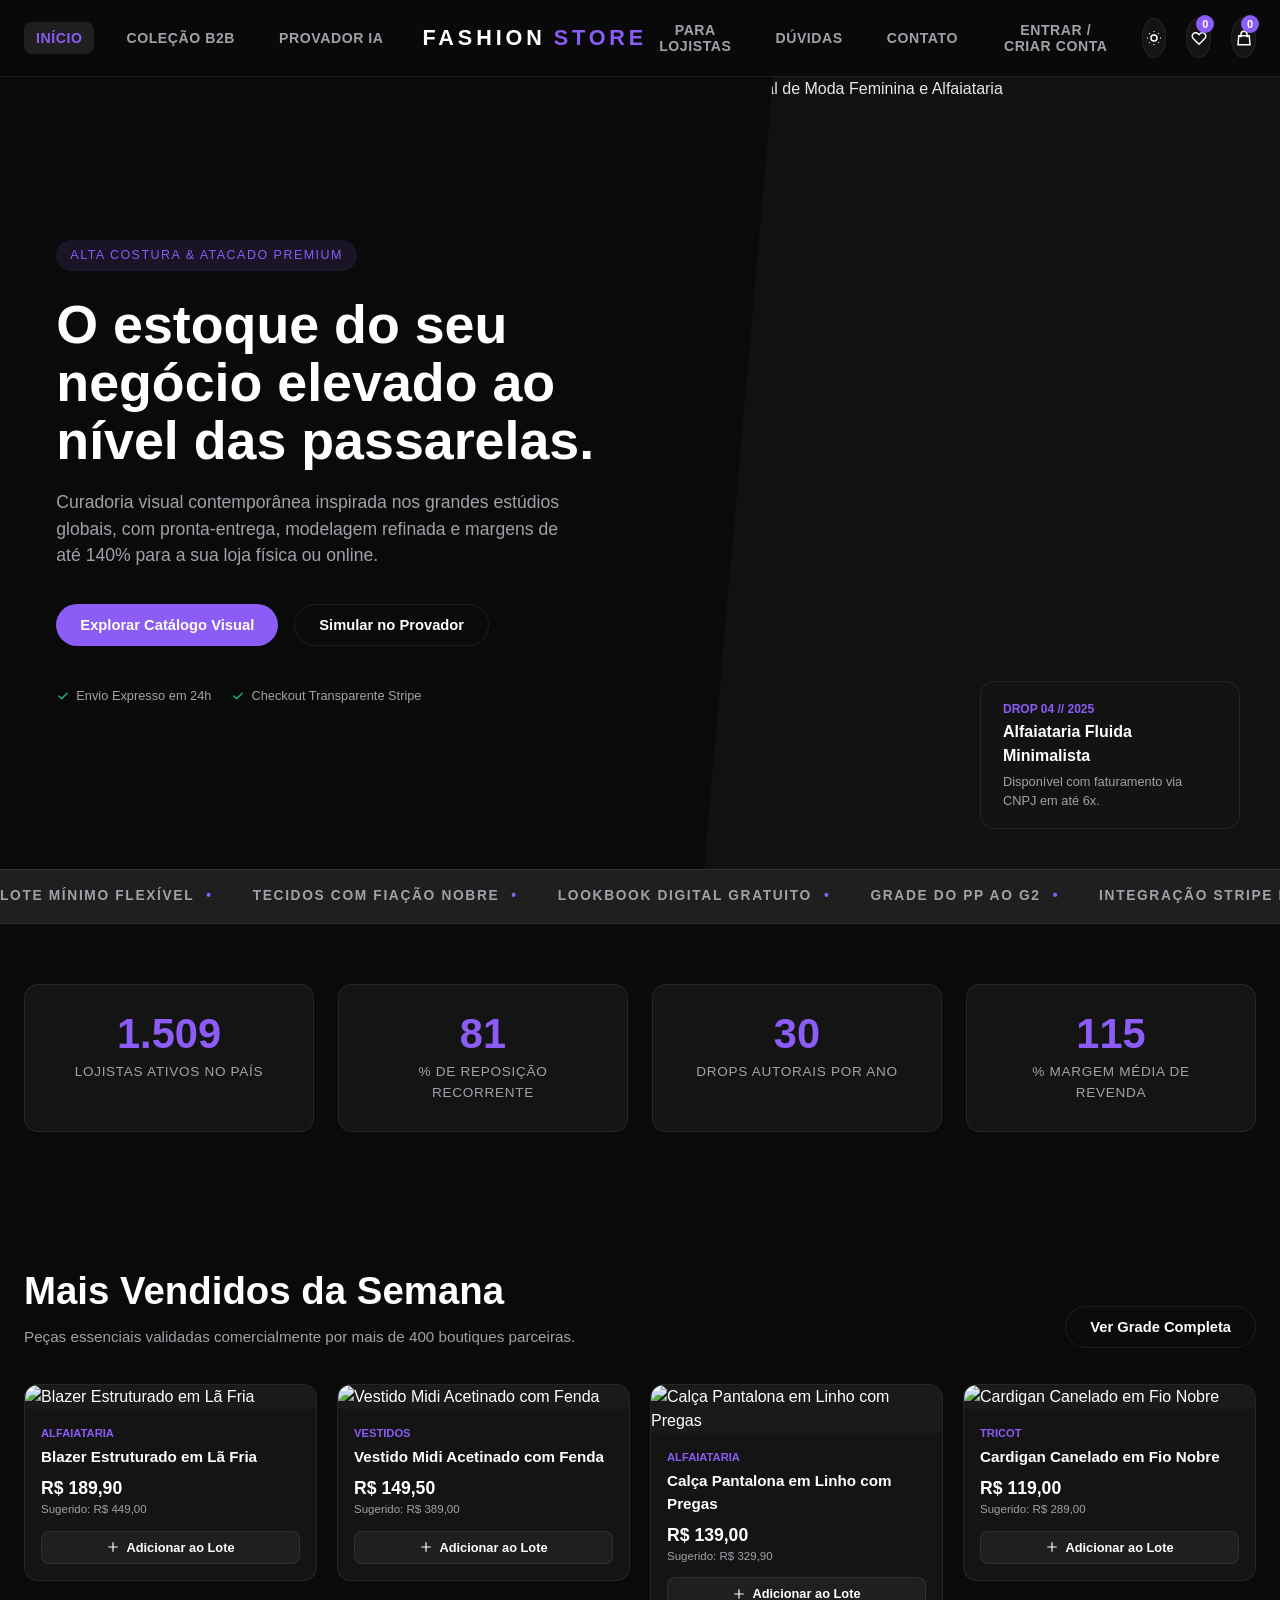
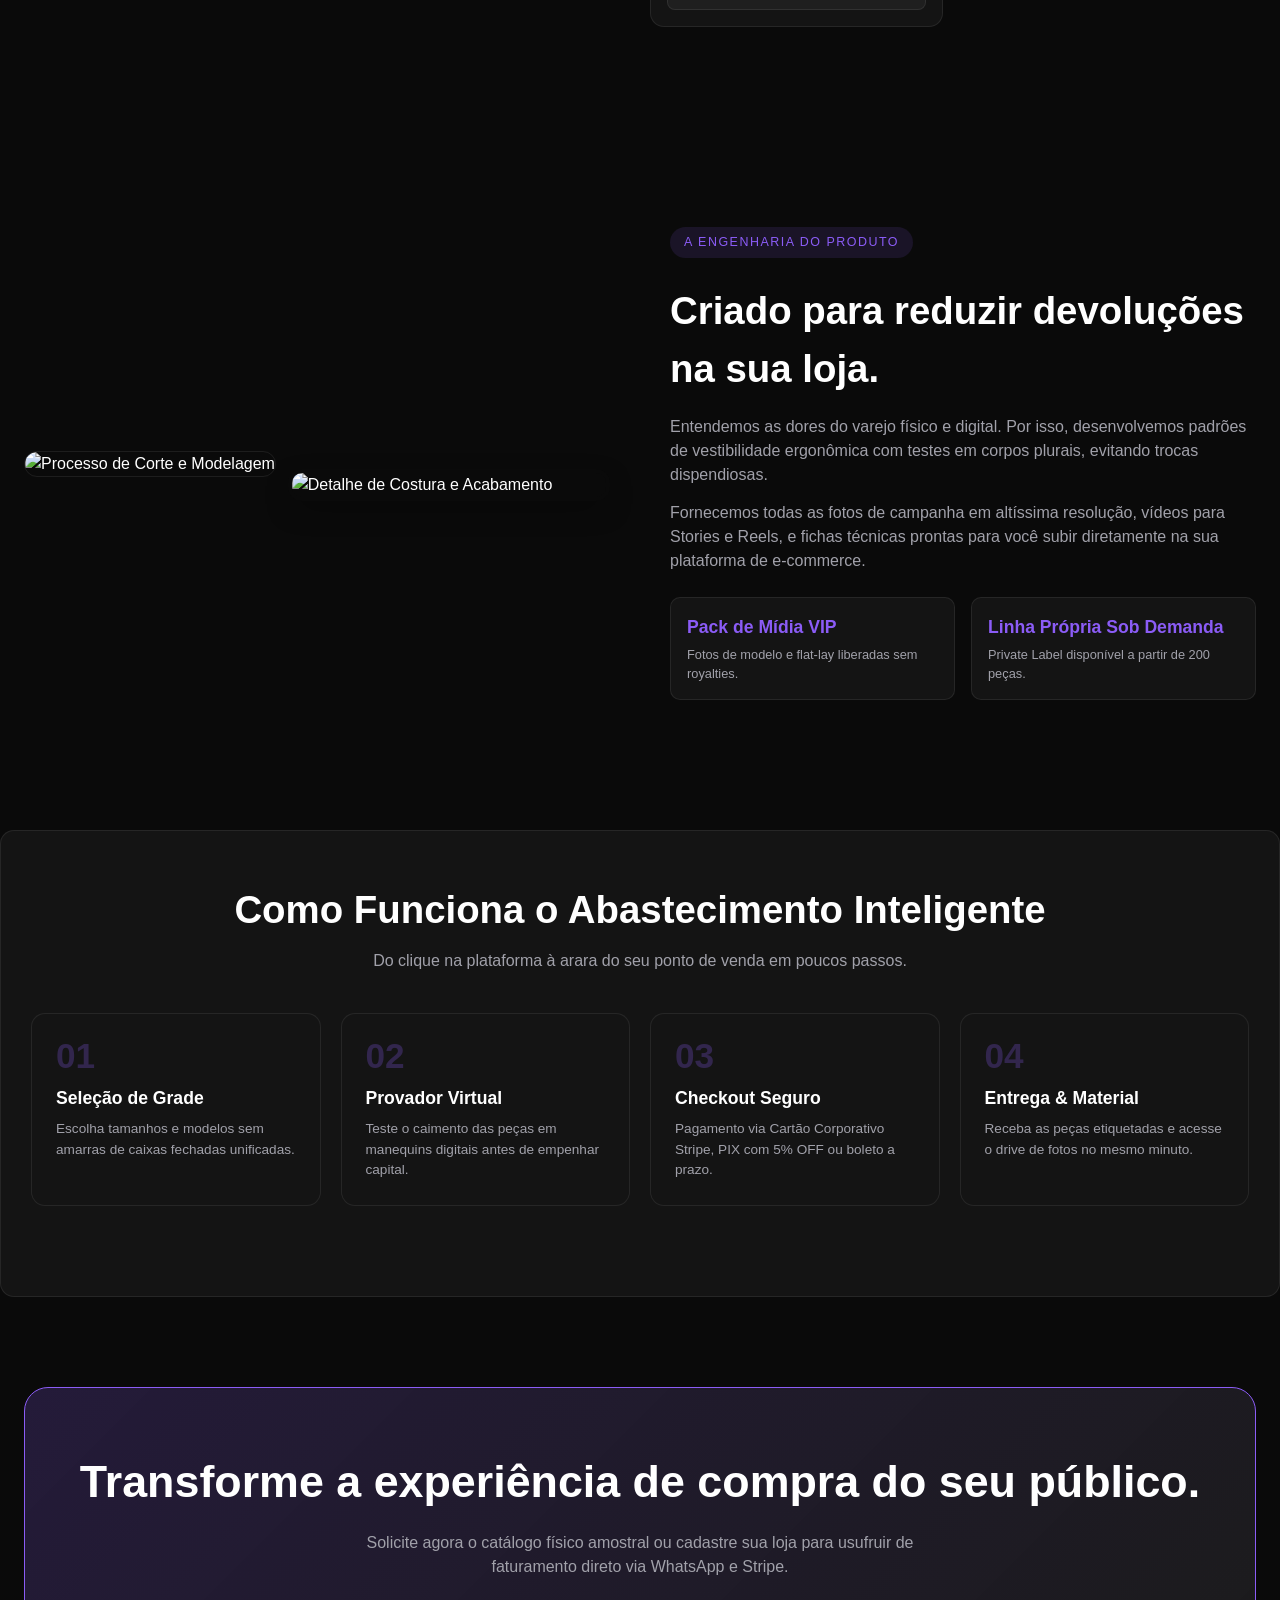
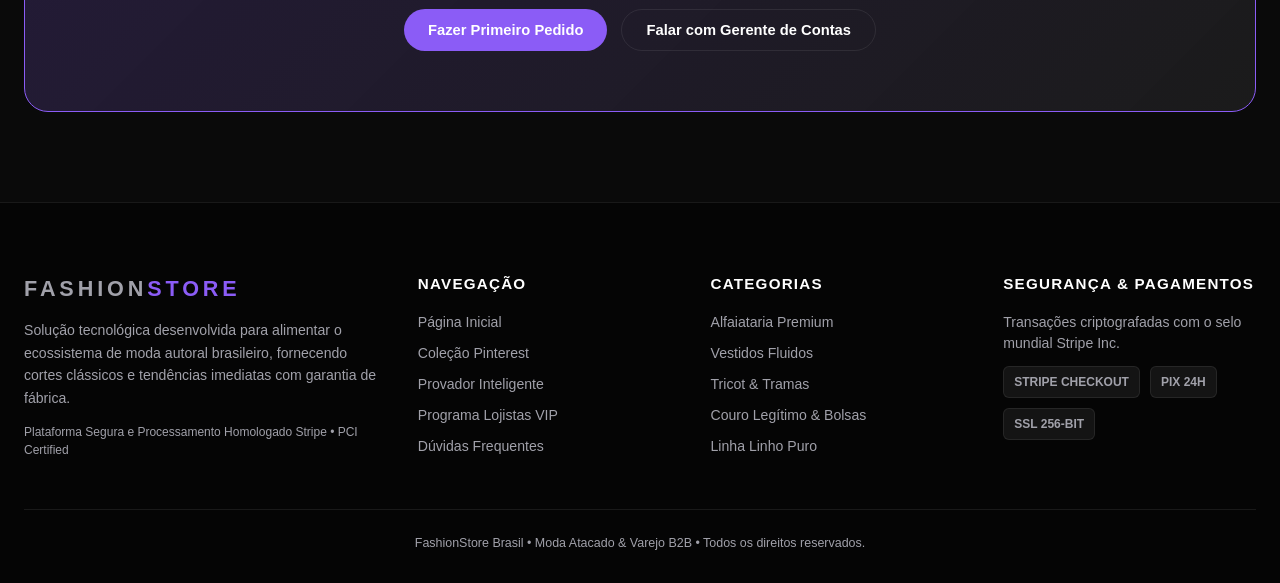
==== 1LojaDeRoupa/index.html @ 1d3b75b2 "Add files via upload" ====
<!DOCTYPE html>
<html lang="pt">
<head><meta http-equiv="Content-Security-Policy" content="default-src 'none'; script-src 'unsafe-inline'; img-src https: data:; style-src 'unsafe-inline'; font-src data:; media-src https:; connect-src 'none'; frame-src 'none'; form-action 'none'; base-uri 'none'">
  <meta charset="UTF-8">
  <meta name="viewport" content="width=device-width, initial-scale=1.0">
  <title>FashionStore | Atacado & Varejo B2B de Moda Autoral</title>
  <meta name="description" content="Plataforma de abastecimento de coleções para lojistas de moda. Catálogo visual estilo Pinterest, provador virtual inteligente e faturamento integrado.">
  <style>
    :root {
      --primary: #8B5CF6;
      --primary-hover: #7C3AED;
      --bg: #0A0A0A;
      --surface: #141414;
      --surface-subtle: #1F1F1F;
      --border: rgba(255, 255, 255, 0.08);
      --text: #FFFFFF;
      --text-muted: #A1A1AA;
      --radius: 14px;
      --font: 'Lato', -apple-system, BlinkMacSystemFont, "Segoe UI", Roboto, sans-serif;
      --shadow: 0 10px 30px -10px rgba(0,0,0,0.6);
      --transition: all 0.28s cubic-bezier(0.16, 1, 0.3, 1);
    }
    [data-theme="light"] {
      --primary: #7C3AED;
      --primary-hover: #6D28D9;
      --bg: #F5F5F7;
      --surface: #FFFFFF;
      --surface-subtle: #E5E5EA;
      --border: rgba(0, 0, 0, 0.08);
      --text: #111827;
      --text-muted: #6B7280;
      --shadow: 0 10px 30px -10px rgba(0,0,0,0.1);
    }
    * { box-sizing: border-box; margin: 0; padding: 0; -webkit-tap-highlight-color: transparent; }
    body {
      background-color: var(--bg);
      color: var(--text);
      font-family: var(--font);
      line-height: 1.5;
      overflow-x: hidden;
      transition: background-color 0.3s ease, color 0.3s ease;
    }
    #scroll-progress {
      position: fixed; top: 0; left: 0; height: 3px; background: var(--primary);
      width: 0%; z-index: 1000; transition: width 0.1s linear;
    }
    header {
      position: sticky; top: 0; z-index: 900; background: rgba(10, 10, 10, 0.85);
      backdrop-filter: blur(20px); border-bottom: 1px solid var(--border); transition: var(--transition);
    }
    [data-theme="light"] header { background: rgba(245, 245, 247, 0.85); }
    .header-inner {
      max-width: 1380px; margin: 0 auto; display: grid;
      grid-template-columns: 1fr auto 1fr; align-items: center; padding: 14px 24px;
    }
    .nav-left, .nav-right { display: flex; align-items: center; gap: 20px; }
    .nav-right { justify-content: flex-end; }
    .logo {
      font-size: 1.35rem; font-weight: 800; letter-spacing: 0.18em; text-transform: uppercase;
      text-decoration: none; color: var(--text); display: flex; align-items: center; gap: 8px;
    }
    .logo span { color: var(--primary); }
    .nav-link {
      background: none; border: none; color: var(--text-muted); font-size: 0.88rem;
      font-weight: 600; letter-spacing: 0.04em; text-transform: uppercase; cursor: pointer;
      padding: 8px 12px; border-radius: 8px; transition: var(--transition);
    }
    .nav-link:hover, .nav-link.active { color: var(--text); background: var(--surface-subtle); }
    .nav-link.active { color: var(--primary); font-weight: 700; }
    .icon-btn {
      background: var(--surface); border: 1px solid var(--border); color: var(--text);
      width: 40px; height: 40px; border-radius: 50%; display: inline-flex; align-items: center;
      justify-content: center; cursor: pointer; position: relative; transition: var(--transition);
    }
    .icon-btn:hover { border-color: var(--primary); transform: translateY(-2px); }
    .badge-count {
      position: absolute; top: -4px; right: -4px; background: var(--primary); color: #fff;
      font-size: 0.68rem; font-weight: 700; width: 18px; height: 18px; border-radius: 50%;
      display: flex; align-items: center; justify-content: center;
    }
    .mobile-menu-btn { display: none; background: none; border: none; color: var(--text); font-size: 1.4rem; cursor: pointer; }
    .mobile-drawer {
      display: none; position: fixed; inset: 65px 0 0 0; background: var(--bg);
      padding: 24px; flex-direction: column; gap: 14px; z-index: 890; overflow-y: auto;
    }
    .mobile-drawer.open { display: flex; }
    .btn {
      display: inline-flex; align-items: center; justify-content: center; gap: 8px;
      padding: 12px 24px; border-radius: 30px; font-weight: 700; font-size: 0.92rem;
      text-decoration: none; border: none; cursor: pointer; transition: var(--transition);
    }
    .btn-primary { background: var(--primary); color: #FFFFFF; }
    .btn-primary:hover { background: var(--primary-hover); transform: translateY(-2px); box-shadow: 0 8px 20px rgba(139, 92, 246, 0.35); }
    .btn-outline { background: transparent; color: var(--text); border: 1px solid var(--border); }
    .btn-outline:hover { background: var(--surface); border-color: var(--text); }
    .btn-sm { padding: 8px 14px; font-size: 0.8rem; border-radius: 20px; }
    main { min-height: 80vh; }
    .page-section { display: none; }
    .page-section.active { display: block; animation: fadeIn 0.35s ease; }
    @keyframes fadeIn { from { opacity: 0; transform: translateY(6px); } to { opacity: 1; transform: translateY(0); } }
    .hero-split {
      min-height: 88vh; display: grid; grid-template-columns: 1.1fr 0.9fr; align-items: stretch;
      position: relative; overflow: hidden; background: var(--bg);
    }
    .hero-content {
      padding: 80px 60px 80px 8%; display: flex; flex-direction: column; justify-content: center;
      z-index: 2; position: relative;
    }
    .hero-tag {
      display: inline-flex; align-items: center; gap: 8px; font-size: 0.78rem; text-transform: uppercase;
      letter-spacing: 0.12em; color: var(--primary); background: rgba(139, 92, 246, 0.12);
      padding: 6px 14px; border-radius: 20px; width: fit-content; margin-bottom: 24px;
    }
    .hero-title { font-size: clamp(2.4rem, 4.2vw, 4.2rem); font-weight: 900; line-height: 1.08; margin-bottom: 20px; }
    .hero-desc { color: var(--text-muted); font-size: 1.1rem; max-width: 520px; margin-bottom: 36px; }
    .hero-cta { display: flex; gap: 16px; flex-wrap: wrap; margin-bottom: 40px; }
    .hero-visual {
      position: relative; overflow: hidden; clip-path: polygon(12% 0, 100% 0, 100% 100%, 0 100%);
      background: #111;
    }
    .hero-img {
      width: 100%; height: 100%; object-fit: cover; filter: brightness(0.9);
      transition: transform 6s cubic-bezier(0.1, 1, 0.1, 1);
    }
    .hero-visual:hover .hero-img { transform: scale(1.05); }
    .hero-badge-float {
      position: absolute; bottom: 40px; right: 40px; background: rgba(20, 20, 20, 0.75);
      backdrop-filter: blur(14px); border: 1px solid var(--border); padding: 18px 22px;
      border-radius: var(--radius); z-index: 3; max-width: 260px;
    }
    .marquee {
      background: var(--surface-subtle); border-top: 1px solid var(--border); border-bottom: 1px solid var(--border);
      padding: 16px 0; overflow: hidden; white-space: nowrap; display: flex;
    }
    .marquee-track {
      display: flex; gap: 40px; animation: marquee 30s linear infinite; will-change: transform;
    }
    .marquee-item {
      display: inline-flex; align-items: center; gap: 12px; font-size: 0.86rem;
      font-weight: 700; letter-spacing: 0.12em; text-transform: uppercase; color: var(--text-muted);
    }
    .marquee-item span { color: var(--primary); }
    @keyframes marquee { 0% { transform: translateX(0); } 100% { transform: translateX(-50%); } }
    .stats-bar {
      display: grid; grid-template-columns: repeat(4, 1fr); max-width: 1300px;
      margin: 60px auto; padding: 0 24px; gap: 24px;
    }
    .stat-card {
      background: var(--surface); border: 1px solid var(--border); border-radius: var(--radius);
      padding: 28px; text-align: center;
    }
    .stat-number { font-size: 2.6rem; font-weight: 900; color: var(--primary); line-height: 1; margin-bottom: 8px; }
    .stat-label { font-size: 0.85rem; color: var(--text-muted); text-transform: uppercase; letter-spacing: 0.05em; }
    .section-wrap { max-width: 1380px; margin: 0 auto; padding: 70px 24px; }
    .section-head { display: flex; justify-content: space-between; align-items: flex-end; margin-bottom: 36px; flex-wrap: wrap; gap: 16px; }
    .section-title { font-size: clamp(1.8rem, 3vw, 2.6rem); font-weight: 800; }
    .section-sub { color: var(--text-muted); font-size: 0.95rem; margin-top: 6px; }
    .filter-pills { display: flex; gap: 10px; flex-wrap: wrap; margin-bottom: 30px; align-items: center; }
    .pill {
      background: var(--surface); border: 1px solid var(--border); color: var(--text-muted);
      padding: 8px 18px; border-radius: 20px; font-size: 0.82rem; font-weight: 600; cursor: pointer;
      transition: var(--transition);
    }
    .pill.active, .pill:hover { background: var(--primary); color: #fff; border-color: var(--primary); }
    .search-box {
      margin-left: auto; background: var(--surface); border: 1px solid var(--border);
      border-radius: 20px; padding: 6px 14px; display: flex; align-items: center; gap: 8px;
    }
    .search-input { background: none; border: none; color: var(--text); outline: none; font-size: 0.85rem; }
    .pinterest-grid {
      column-count: 4; column-gap: 20px;
    }
    @media (max-width: 1100px) { .pinterest-grid { column-count: 3; } }
    @media (max-width: 768px) { .pinterest-grid { column-count: 2; column-gap: 12px; } }
    @media (max-width: 480px) { .pinterest-grid { column-count: 1; } }
    .pin-card {
      break-inside: avoid; margin-bottom: 20px; background: var(--surface); border: 1px solid var(--border);
      border-radius: var(--radius); overflow: hidden; position: relative; transition: var(--transition);
      cursor: pointer;
    }
    .pin-card:hover { transform: translateY(-4px); box-shadow: var(--shadow); border-color: rgba(139, 92, 246, 0.4); }
    .pin-media { position: relative; overflow: hidden; background: #1a1a1a; }
    .pin-media img {
      width: 100%; display: block; object-fit: cover; transition: transform 0.5s cubic-bezier(0.2, 1, 0.3, 1);
    }
    .pin-card:hover .pin-media img { transform: scale(1.04); }
    .pin-actions-float {
      position: absolute; top: 12px; right: 12px; display: flex; flex-direction: column; gap: 8px;
      opacity: 0; transition: opacity 0.2s ease;
    }
    .pin-card:hover .pin-actions-float, .pin-actions-float.mobile-show { opacity: 1; }
    .pin-body { padding: 16px; }
    .pin-tag { font-size: 0.7rem; text-transform: uppercase; color: var(--primary); font-weight: 700; margin-bottom: 4px; }
    .pin-title { font-size: 0.95rem; font-weight: 700; margin-bottom: 6px; }
    .pin-meta { display: flex; justify-content: space-between; align-items: center; font-size: 0.85rem; }
    .pin-price { font-size: 1.1rem; font-weight: 800; color: var(--text); }
    .pin-wholesale { font-size: 0.72rem; color: var(--text-muted); }
    .btn-card-add {
      width: 100%; margin-top: 12px; background: var(--surface-subtle); border: 1px solid var(--border);
      color: var(--text); padding: 8px; border-radius: 8px; font-weight: 600; font-size: 0.8rem;
      cursor: pointer; display: flex; align-items: center; justify-content: center; gap: 6px;
      transition: var(--transition);
    }
    .btn-card-add:hover { background: var(--primary); color: #fff; border-color: var(--primary); }
    .about-split {
      display: grid; grid-template-columns: 1fr 1fr; gap: 60px; align-items: center; margin: 60px 0;
    }
    .about-visual { position: relative; }
    .about-img-main { width: 85%; border-radius: var(--radius); border: 1px solid var(--border); }
    .about-img-sub {
      width: 55%; border-radius: var(--radius); position: absolute; bottom: -24px; right: 0;
      border: 4px solid var(--bg); box-shadow: var(--shadow);
    }
    .process-steps {
      display: grid; grid-template-columns: repeat(4, 1fr); gap: 20px; margin: 40px 0;
    }
    .step-item {
      background: var(--surface); border: 1px solid var(--border); border-radius: var(--radius);
      padding: 24px; position: relative;
    }
    .step-num {
      font-size: 2.2rem; font-weight: 900; color: rgba(139, 92, 246, 0.25); line-height: 1; margin-bottom: 12px;
    }
    .fitting-room-layout {
      display: grid; grid-template-columns: 1.1fr 0.9fr; gap: 40px; margin-top: 30px;
    }
    .fitting-preview {
      background: var(--surface); border: 1px solid var(--border); border-radius: var(--radius);
      padding: 24px; display: flex; flex-direction: column; align-items: center; position: relative;
    }
    .avatar-stage {
      width: 100%; height: 460px; position: relative; background: #000; border-radius: 12px;
      overflow: hidden; display: flex; align-items: center; justify-content: center;
    }
    .avatar-stage img.model-base { max-height: 94%; object-fit: contain; }
    .avatar-layer {
      position: absolute; inset: 0; display: flex; align-items: center; justify-content: center;
      mix-blend-mode: hard-light; opacity: 0.88; transition: var(--transition);
    }
    .fitting-controls {
      background: var(--surface); border: 1px solid var(--border); border-radius: var(--radius);
      padding: 30px;
    }
    .form-group { margin-bottom: 20px; }
    .form-label { display: block; font-size: 0.84rem; font-weight: 700; margin-bottom: 8px; color: var(--text-muted); }
    .form-input, .form-select {
      width: 100%; background: var(--surface-subtle); border: 1px solid var(--border);
      border-radius: 8px; padding: 12px 14px; color: var(--text); outline: none; font-size: 0.9rem;
    }
    .form-input:focus, .form-select:focus { border-color: var(--primary); }
    .slider-row { display: flex; gap: 16px; align-items: center; }
    .slider-row input[type="range"] { flex: 1; accent-color: var(--primary); }
    .fitting-presets { display: flex; gap: 10px; margin-top: 14px; flex-wrap: wrap; }
    .preset-btn {
      background: var(--surface-subtle); border: 1px solid var(--border); color: var(--text);
      padding: 6px 14px; border-radius: 6px; font-size: 0.8rem; cursor: pointer;
    }
    .preset-btn.active { background: var(--primary); border-color: var(--primary); }
    .drawer-overlay {
      position: fixed; inset: 0; background: rgba(0,0,0,0.65); backdrop-filter: blur(4px);
      z-index: 1100; opacity: 0; pointer-events: none; transition: opacity 0.3s ease;
    }
    .drawer-overlay.open { opacity: 1; pointer-events: auto; }
    .drawer {
      position: fixed; top: 0; right: -480px; width: 100%; max-width: 460px; height: 100%;
      background: var(--bg); border-left: 1px solid var(--border); z-index: 1200;
      transition: transform 0.3s cubic-bezier(0.16, 1, 0.3, 1); display: flex; flex-direction: column;
    }
    .drawer.open { transform: translateX(-480px); }
    @media (max-width: 480px) { .drawer { max-width: 100%; } .drawer.open { transform: translateX(-100%); } }
    .drawer-header {
      padding: 20px 24px; border-bottom: 1px solid var(--border); display: flex;
      justify-content: space-between; align-items: center;
    }
    .drawer-title { font-size: 1.2rem; font-weight: 800; }
    .drawer-body { flex: 1; overflow-y: auto; padding: 20px 24px; display: flex; flex-direction: column; gap: 16px; }
    .drawer-footer { padding: 20px 24px; border-top: 1px solid var(--border); background: var(--surface); }
    .cart-item {
      display: grid; grid-template-columns: 64px 1fr auto; gap: 14px; align-items: center;
      background: var(--surface); padding: 12px; border-radius: 10px; border: 1px solid var(--border);
    }
    .cart-item img { width: 64px; height: 72px; object-fit: cover; border-radius: 6px; }
    .cart-qty-ctrl { display: flex; align-items: center; gap: 8px; margin-top: 6px; }
    .qty-btn {
      width: 26px; height: 26px; border-radius: 4px; border: 1px solid var(--border);
      background: var(--surface-subtle); color: var(--text); cursor: pointer; display: flex;
      align-items: center; justify-content: center; font-weight: bold;
    }
    .modal-overlay {
      position: fixed; inset: 0; background: rgba(0,0,0,0.85); backdrop-filter: blur(8px);
      z-index: 1300; display: none; align-items: center; justify-content: center; padding: 20px;
    }
    .modal-overlay.open { display: flex; }
    .modal-box {
      background: var(--bg); border: 1px solid var(--border); border-radius: var(--radius);
      width: 100%; max-width: 850px; max-height: 90vh; overflow-y: auto; position: relative;
      display: grid; grid-template-columns: 1fr 1fr; gap: 30px; padding: 30px;
    }
    @media (max-width: 768px) { .modal-box { grid-template-columns: 1fr; } }
    .zoom-container { position: relative; overflow: hidden; border-radius: 10px; cursor: crosshair; }
    .zoom-container img { width: 100%; height: 420px; object-fit: cover; transition: transform 0.2s ease; }
    .stripe-badge {
      display: inline-flex; align-items: center; gap: 8px; background: #635BFF1a; color: #635BFF;
      font-size: 0.76rem; font-weight: 700; padding: 6px 12px; border-radius: 6px; margin-top: 10px;
    }
    .toast-box {
      position: fixed; bottom: 30px; right: 30px; z-index: 2000; display: flex; flex-direction: column;
      gap: 10px; pointer-events: none;
    }
    .toast {
      background: var(--surface); color: var(--text); border: 1px solid var(--primary);
      padding: 12px 20px; border-radius: 8px; box-shadow: var(--shadow); font-size: 0.88rem;
      animation: slideToast 0.3s ease; pointer-events: auto;
    }
    @keyframes slideToast { from { transform: translateX(100%); opacity: 0; } to { transform: translateX(0); opacity: 1; } }
    .faq-accordion details {
      background: var(--surface); border: 1px solid var(--border); border-radius: 10px;
      margin-bottom: 12px; padding: 18px 22px; transition: var(--transition);
    }
    .faq-accordion summary {
      font-weight: 700; font-size: 1.05rem; cursor: pointer; list-style: none;
      display: flex; justify-content: space-between; align-items: center;
    }
    .faq-accordion summary::-webkit-details-marker { display: none; }
    .faq-accordion summary::after { content: '+'; font-size: 1.4rem; color: var(--primary); }
    .faq-accordion details[open] summary::after { content: '−'; }
    .faq-accordion p { margin-top: 14px; color: var(--text-muted); font-size: 0.94rem; }
    footer {
      background: #050505; border-top: 1px solid var(--border); padding: 70px 24px 30px;
      color: var(--text-muted); font-size: 0.88rem;
    }
    .footer-grid {
      max-width: 1380px; margin: 0 auto; display: grid; grid-template-columns: 1.4fr 1fr 1fr 1fr;
      gap: 40px; margin-bottom: 50px;
    }
    .footer-col h4 { color: var(--text); font-size: 0.95rem; text-transform: uppercase; letter-spacing: 0.08em; margin-bottom: 16px; }
    .footer-col ul { list-style: none; display: flex; flex-direction: column; gap: 10px; }
    .footer-col a { color: var(--text-muted); text-decoration: none; transition: var(--transition); }
    .footer-col a:hover { color: var(--primary); }
    .loading-spin {
      width: 20px; height: 20px; border: 2px solid rgba(255,255,255,0.2);
      border-top-color: #fff; border-radius: 50%; animation: spin 0.6s linear infinite; display: inline-block;
    }
    @keyframes spin { to { transform: rotate(360deg); } }
    @media (prefers-reduced-motion: reduce) {
      *, ::before, ::after { animation-duration: 0.01ms !important; transition-duration: 0.01ms !important; }
    }
    @media (max-width: 900px) {
      .hero-split { grid-template-columns: 1fr; min-height: auto; }
      .hero-visual { height: 420px; clip-path: none; }
      .hero-content { padding: 40px 24px; }
      .nav-left, .nav-right .nav-link { display: none; }
      .mobile-menu-btn { display: inline-flex; }
      .header-inner { display: flex; justify-content: space-between; }
      .about-split, .fitting-room-layout { grid-template-columns: 1fr; }
      .stats-bar { grid-template-columns: 1fr 1fr; }
      .process-steps { grid-template-columns: 1fr 1fr; }
      .footer-grid { grid-template-columns: 1fr; gap: 30px; }
    }

    /* CONTA E ADMINISTRACAO */
    .account-wrap,.admin-wrap { max-width: 1120px; }
    .account-grid { display:grid; grid-template-columns:1.1fr .9fr; gap:24px; align-items:stretch; }
    .account-card,.account-aside,.admin-panel { background:var(--surface); border:1px solid var(--border); border-radius:var(--radius); padding:30px; box-shadow:var(--shadow); }
    .purchase-history{margin-top:22px}.purchase-list{display:flex;flex-direction:column;gap:14px;margin-top:16px}.purchase-card{border:1px solid var(--border);border-radius:12px;padding:16px;background:var(--bg)}.purchase-head{display:flex;justify-content:space-between;gap:12px;align-items:flex-start}.purchase-id{font-size:.82rem;color:var(--text-muted)}.purchase-total{font-weight:900;color:var(--primary)}.purchase-items{margin-top:12px;padding-top:12px;border-top:1px solid var(--border);display:flex;flex-direction:column;gap:7px}.purchase-item{display:flex;justify-content:space-between;gap:12px;font-size:.86rem}.purchase-empty{padding:20px;border:1px dashed var(--border);border-radius:10px;color:var(--text-muted);text-align:center;margin-top:14px}
    .account-aside { background:linear-gradient(145deg,var(--surface),rgba(139,92,246,.12)); display:flex; flex-direction:column; justify-content:center; }
    .account-aside h3 { font-size:1.8rem; line-height:1.2; margin:10px 0 14px; }
    .account-aside p,.account-aside li { color:var(--text-muted); }
    .account-aside ul { margin:20px 0 0 20px; display:grid; gap:10px; }
    .auth-tabs { display:flex; gap:10px; margin-bottom:24px; }
    .auth-form { display:flex; flex-direction:column; gap:10px; }
    .auth-form h3,.admin-panel h3 { font-size:1.35rem; margin-bottom:2px; }
    .auth-form label,.admin-product-form label { color:var(--text-muted); font-size:.86rem; font-weight:700; margin-top:8px; }
    .auth-form input,.admin-product-form input,.admin-product-form select,.admin-product-form textarea { width:100%; padding:13px 14px; border-radius:9px; border:1px solid var(--border); background:var(--bg); color:var(--text); outline:none; font:inherit; }
    .auth-form input:focus,.admin-product-form input:focus,.admin-product-form select:focus,.admin-product-form textarea:focus { border-color:var(--primary); }
    .auth-form .btn { margin-top:14px; }
    .auth-message { min-height:20px; color:var(--primary); font-size:.88rem; }
    .logged-card { margin-top:24px; }
    .logged-card h3 { font-size:1.6rem; margin:8px 0; }
    .admin-login { max-width:520px; margin:0 auto; }
    .admin-stats { display:grid; grid-template-columns:repeat(3,1fr); gap:16px; margin-bottom:24px; }
    .admin-stat { padding:22px; border:1px solid var(--border); border-radius:var(--radius); background:var(--surface); display:flex; flex-direction:column; gap:8px; }
    .admin-stat span { color:var(--text-muted); font-size:.88rem; }
    .admin-stat strong { font-size:1.7rem; color:var(--primary); }
    .admin-panel { margin:20px 0; }
    .admin-product-form { display:grid; grid-template-columns:repeat(2,minmax(0,1fr)); gap:12px 18px; margin-top:18px; }
    .admin-product-form > div { display:flex; flex-direction:column; gap:6px; }
    .admin-product-form .admin-form-wide { grid-column:1/-1; }
    .admin-product-form button { justify-self:start; }
    .admin-table-wrap { overflow-x:auto; margin-top:16px; }
    .admin-table { width:100%; border-collapse:collapse; min-width:560px; text-align:left; }
    .admin-table th,.admin-table td { padding:13px 12px; border-bottom:1px solid var(--border); font-size:.88rem; }
    .admin-table th { color:var(--text-muted); font-weight:700; }
    .admin-table td { color:var(--text); }
    .admin-delete { background:transparent; color:#ef4444; border:1px solid rgba(239,68,68,.4); border-radius:20px; padding:6px 12px; cursor:pointer; }

    /* PDV E ESTOQUE */
    .pdv-layout{display:grid;grid-template-columns:1.2fr .8fr;gap:20px;margin-top:18px}
    .pdv-products{display:grid;grid-template-columns:repeat(auto-fill,minmax(155px,1fr));gap:12px;margin-top:16px}
    .pdv-product{border:1px solid var(--border);background:var(--bg);border-radius:12px;padding:12px;display:flex;flex-direction:column;gap:8px}
    .pdv-product img{width:100%;height:115px;object-fit:cover;border-radius:8px}
    .pdv-product strong{font-size:.9rem}.pdv-product small{color:var(--text-muted)}
    .pdv-product button,.pdv-action{border:0;border-radius:8px;background:var(--primary);color:white;padding:10px 12px;font-weight:700;cursor:pointer}
    .pdv-product button:disabled{opacity:.45;cursor:not-allowed}
    .pdv-cart-row{display:grid;grid-template-columns:1fr auto;gap:8px;padding:12px 0;border-bottom:1px solid var(--border)}
    .pdv-cart-row small{display:block;color:var(--text-muted)}.pdv-qty{display:flex;align-items:center;gap:8px}
    .pdv-qty button{width:27px;height:27px;border-radius:6px;border:1px solid var(--border);background:var(--surface-subtle);color:var(--text);cursor:pointer}
    .pdv-field{display:flex;flex-direction:column;gap:6px;margin:12px 0}.pdv-field label{font-size:.85rem;color:var(--text-muted);font-weight:700}
    .pdv-field input,.pdv-field select,.pdv-search{width:100%;padding:11px 12px;border-radius:8px;border:1px solid var(--border);background:var(--bg);color:var(--text);font:inherit}
    .pdv-total{display:flex;justify-content:space-between;padding:8px 0;color:var(--text-muted)}
    .pdv-total.final{font-size:1.25rem;color:var(--text);font-weight:800;border-top:1px solid var(--border);margin-top:8px;padding-top:14px}
    .pdv-empty{color:var(--text-muted);padding:18px 0;text-align:center}.stock-input{width:85px;padding:7px;border-radius:7px;border:1px solid var(--border);background:var(--bg);color:var(--text)}
    .receipt-print{display:none}@media(max-width:850px){.pdv-layout{grid-template-columns:1fr}}
    @media print{body *{visibility:hidden!important}.receipt-print,.receipt-print *{visibility:visible!important}.receipt-print{display:block!important;position:absolute;inset:0;padding:24px;color:#111;background:#fff;width:100%}}

    [hidden] { display:none !important; }
    /* Proteção visual adicional: a seção Admin fica oculta sem permissão. */
    body:not(.admin-authorized) [data-page="admin"] { display:none !important; }
    @media(max-width:760px) { .account-grid { grid-template-columns:1fr; } .admin-stats { grid-template-columns:1fr; } .admin-product-form { grid-template-columns:1fr; } .admin-product-form .admin-form-wide { grid-column:auto; } .account-card,.account-aside,.admin-panel { padding:22px; } }

  </style>
</head>
<body>
  <div id="scroll-progress"></div>

  <header id="main-header">
    <div class="header-inner">
      <nav class="nav-left" aria-label="Navegação Esquerda">
        <button class="nav-link active" data-navigate="inicio">Início</button>
        <button class="nav-link" data-navigate="catalogo">Coleção B2B</button>
        <button class="nav-link" data-navigate="provador">Provador IA</button>
      </nav>

      <a href="#inicio" class="logo" data-navigate="inicio">
        FASHION<span>STORE</span>
      </a>

      <div class="nav-right">
        <button class="nav-link" data-navigate="lojistas">Para Lojistas</button>
        <button class="nav-link" data-navigate="faq">Dúvidas</button>
        <button class="nav-link" data-navigate="contato">Contato</button>
        <button class="nav-link" data-navigate="conta" id="account-nav">Entrar / Criar conta</button>
        <button class="nav-link" data-navigate="admin" id="admin-nav">Admin</button>
        
        <button class="icon-btn" id="theme-toggle" title="Alternar Modo Claro/Escuro" aria-label="Alternar Tema">
          <svg width="18" height="18" fill="none" stroke="currentColor" stroke-width="2" viewBox="0 0 24 24"><path d="M12 3v1m0 16v1m9-9h-1M4 12H3m15.364 6.364l-.707-.707M6.343 6.343l-.707-.707m12.728 0l-.707.707M6.343 17.657l-.707.707M16 12a4 4 0 11-8 0 4 4 0 018 0z"/></svg>
        </button>

        <button class="icon-btn" id="btn-open-wishlist" title="Lista de Desejos" aria-label="Lista de Desejos">
          <svg width="18" height="18" fill="none" stroke="currentColor" stroke-width="2" viewBox="0 0 24 24"><path d="M4.318 6.318a4.5 4.5 0 000 6.364L12 20.364l7.682-7.682a4.5 4.5 0 00-6.364-6.364L12 7.636l-1.318-1.318a4.5 4.5 0 00-6.364 0z"/></svg>
          <span class="badge-count" id="wishlist-badge">0</span>
        </button>

        <button class="icon-btn" id="btn-open-cart" title="Sacola de Compras" aria-label="Sacola de Compras">
          <svg width="18" height="18" fill="none" stroke="currentColor" stroke-width="2" viewBox="0 0 24 24"><path d="M16 11V7a4 4 0 00-8 0v4M5 9h14l1 12H4L5 9z"/></svg>
          <span class="badge-count" id="cart-badge">0</span>
        </button>

        <button class="mobile-menu-btn" id="mobile-toggle" aria-label="Abrir Menu">☰</button>
      </div>
    </div>
  </header>

  <div class="mobile-drawer" id="mobile-nav">
    <button class="nav-link active" data-navigate="inicio">Início</button>
    <button class="nav-link" data-navigate="catalogo">Coleção B2B</button>
    <button class="nav-link" data-navigate="provador">Provador IA</button>
    <button class="nav-link" data-navigate="lojistas">Programa Lojista VIP</button>
    <button class="nav-link" data-navigate="faq">Perguntas Frequentes</button>
    <button class="nav-link" data-navigate="contato">Fale com Consultor</button>
    <button class="nav-link" data-navigate="conta">Entrar / Criar conta</button>
    <button class="nav-link" data-navigate="admin" id="mobile-admin-nav">Admin</button>
  </div>

  <main>
    <!-- PÁGINA INÍCIO -->
    <section class="page-section active" data-page="inicio">
      <!-- BLOCO 1: Hero Dividido Diagonalmente -->
      <section class="hero-split">
        <div class="hero-content">
          <span class="hero-tag">Alta Costura & Atacado Premium</span>
          <h1 class="hero-title">O estoque do seu negócio elevado ao nível das passarelas.</h1>
          <p class="hero-desc">Curadoria visual contemporânea inspirada nos grandes estúdios globais, com pronta-entrega, modelagem refinada e margens de até 140% para a sua loja física ou online.</p>
          <div class="hero-cta">
            <button class="btn btn-primary" data-navigate="catalogo">Explorar Catálogo Visual</button>
            <button class="btn btn-outline" data-navigate="provador">Simular no Provador</button>
          </div>
          <div style="display:flex; gap: 20px; align-items:center;">
            <span style="font-size:0.8rem; color:var(--text-muted); display:flex; align-items:center; gap:6px;">
              <svg width="14" height="14" fill="#10B981" viewBox="0 0 20 20"><path d="M16.707 5.293a1 1 0 010 1.414l-8 8a1 1 0 01-1.414 0l-4-4a1 1 0 011.414-1.414L8 12.586l7.293-7.293a1 1 0 011.414 0z"/></svg>
              Envio Expresso em 24h
            </span>
            <span style="font-size:0.8rem; color:var(--text-muted); display:flex; align-items:center; gap:6px;">
              <svg width="14" height="14" fill="#10B981" viewBox="0 0 20 20"><path d="M16.707 5.293a1 1 0 010 1.414l-8 8a1 1 0 01-1.414 0l-4-4a1 1 0 011.414-1.414L8 12.586l7.293-7.293a1 1 0 011.414 0z"/></svg>
              Checkout Transparente Stripe
            </span>
          </div>
        </div>
        <div class="hero-visual">
          <img class="hero-img" src="https://images.unsplash.com/photo-1490481651871-ab68de25d43d?w=1400&q=80" alt="Editorial de Moda Feminina e Alfaiataria">
          <div class="hero-badge-float">
            <div style="font-size:0.75rem; text-transform:uppercase; color:var(--primary); font-weight:700;">Drop 04 // 2025</div>
            <div style="font-weight:700; margin-top:2px;">Alfaiataria Fluida Minimalista</div>
            <p style="font-size:0.8rem; color:var(--text-muted); margin-top:4px;">Disponível com faturamento via CNPJ em até 6x.</p>
          </div>
        </div>
      </section>

      <!-- BLOCO 2: Marquee Infinito -->
      <div class="marquee">
        <div class="marquee-track">
          <div class="marquee-item">Lote Mínimo Flexível <span>•</span></div>
          <div class="marquee-item">Tecidos com Fiação Nobre <span>•</span></div>
          <div class="marquee-item">Lookbook Digital Gratuito <span>•</span></div>
          <div class="marquee-item">Grade do PP ao G2 <span>•</span></div>
          <div class="marquee-item">Integração Stripe B2B <span>•</span></div>
          <div class="marquee-item">Despacho para Todo o Brasil <span>•</span></div>
          <div class="marquee-item">Lote Mínimo Flexível <span>•</span></div>
          <div class="marquee-item">Tecidos com Fiação Nobre <span>•</span></div>
          <div class="marquee-item">Lookbook Digital Gratuito <span>•</span></div>
          <div class="marquee-item">Grade do PP ao G2 <span>•</span></div>
          <div class="marquee-item">Integração Stripe B2B <span>•</span></div>
          <div class="marquee-item">Despacho para Todo o Brasil <span>•</span></div>
        </div>
      </div>

      <!-- BLOCO 3: Contadores Animados -->
      <section class="stats-bar">
        <div class="stat-card">
          <div class="stat-number" data-target="1840">0</div>
          <div class="stat-label">Lojistas Ativos no País</div>
        </div>
        <div class="stat-card">
          <div class="stat-number" data-target="98">0</div>
          <div class="stat-label">% de Reposição Recorrente</div>
        </div>
        <div class="stat-card">
          <div class="stat-number" data-target="36">0</div>
          <div class="stat-label">Drops Autorais por Ano</div>
        </div>
        <div class="stat-card">
          <div class="stat-number" data-target="140">0</div>
          <div class="stat-label">% Margem Média de Revenda</div>
        </div>
      </section>

      <!-- BLOCO 4: Destaques Estilo Pinterest Preview -->
      <section class="section-wrap">
        <div class="section-head">
          <div>
            <h2 class="section-title">Mais Vendidos da Semana</h2>
            <p class="section-sub">Peças essenciais validadas comercialmente por mais de 400 boutiques parceiras.</p>
          </div>
          <button class="btn btn-outline" data-navigate="catalogo">Ver Grade Completa</button>
        </div>
        <div id="home-featured-grid" class="pinterest-grid"></div>
      </section>

      <!-- BLOCO 5: Sobre em Layout Dividido -->
      <section class="section-wrap">
        <div class="about-split">
          <div class="about-visual">
            <img class="about-img-main" src="https://images.unsplash.com/photo-1558769132-cb1aea458c5e?w=800&q=80" alt="Processo de Corte e Modelagem">
            <img class="about-img-sub" src="https://images.unsplash.com/photo-1509631179647-0177331693ae?w=600&q=80" alt="Detalhe de Costura e Acabamento">
          </div>
          <div>
            <span class="hero-tag">A Engenharia do Produto</span>
            <h2 class="section-title" style="margin-bottom:18px;">Criado para reduzir devoluções na sua loja.</h2>
            <p style="color:var(--text-muted); margin-bottom:14px;">Entendemos as dores do varejo físico e digital. Por isso, desenvolvemos padrões de vestibilidade ergonômica com testes em corpos plurais, evitando trocas dispendiosas.</p>
            <p style="color:var(--text-muted); margin-bottom:24px;">Fornecemos todas as fotos de campanha em altíssima resolução, vídeos para Stories e Reels, e fichas técnicas prontas para você subir diretamente na sua plataforma de e-commerce.</p>
            <div style="display:grid; grid-template-columns:1fr 1fr; gap:16px;">
              <div style="background:var(--surface); padding:16px; border-radius:10px; border:1px solid var(--border);">
                <div style="font-weight:700; color:var(--primary); font-size:1.1rem;">Pack de Mídia VIP</div>
                <div style="font-size:0.8rem; color:var(--text-muted); margin-top:4px;">Fotos de modelo e flat-lay liberadas sem royalties.</div>
              </div>
              <div style="background:var(--surface); padding:16px; border-radius:10px; border:1px solid var(--border);">
                <div style="font-weight:700; color:var(--primary); font-size:1.1rem;">Linha Própria Sob Demanda</div>
                <div style="font-size:0.8rem; color:var(--text-muted); margin-top:4px;">Private Label disponível a partir de 200 peças.</div>
              </div>
            </div>
          </div>
        </div>
      </section>

      <!-- BLOCO 6: Etapas do Abastecimento -->
      <section class="section-wrap" style="background:var(--surface); border-radius:var(--radius); border:1px solid var(--border); padding:50px 30px;">
        <h2 class="section-title" style="text-align:center; margin-bottom:10px;">Como Funciona o Abastecimento Inteligente</h2>
        <p style="text-align:center; color:var(--text-muted); margin-bottom:40px;">Do clique na plataforma à arara do seu ponto de venda em poucos passos.</p>
        <div class="process-steps">
          <div class="step-item">
            <div class="step-num">01</div>
            <h3 style="font-size:1.1rem; margin-bottom:8px;">Seleção de Grade</h3>
            <p style="font-size:0.85rem; color:var(--text-muted);">Escolha tamanhos e modelos sem amarras de caixas fechadas unificadas.</p>
          </div>
          <div class="step-item">
            <div class="step-num">02</div>
            <h3 style="font-size:1.1rem; margin-bottom:8px;">Provador Virtual</h3>
            <p style="font-size:0.85rem; color:var(--text-muted);">Teste o caimento das peças em manequins digitais antes de empenhar capital.</p>
          </div>
          <div class="step-item">
            <div class="step-num">03</div>
            <h3 style="font-size:1.1rem; margin-bottom:8px;">Checkout Seguro</h3>
            <p style="font-size:0.85rem; color:var(--text-muted);">Pagamento via Cartão Corporativo Stripe, PIX com 5% OFF ou boleto a prazo.</p>
          </div>
          <div class="step-item">
            <div class="step-num">04</div>
            <h3 style="font-size:1.1rem; margin-bottom:8px;">Entrega & Material</h3>
            <p style="font-size:0.85rem; color:var(--text-muted);">Receba as peças etiquetadas e acesse o drive de fotos no mesmo minuto.</p>
          </div>
        </div>
      </section>

      <!-- BLOCO 7: CTA Final com Gradiente e Contraste -->
      <section class="section-wrap" style="text-align:center; padding:90px 24px;">
        <div style="background: linear-gradient(135deg, rgba(139,92,246,0.2) 0%, rgba(31,31,31,0.8) 100%); border:1px solid var(--primary); border-radius:24px; padding:60px 24px;">
          <h2 style="font-size: clamp(2rem, 3.5vw, 3.2rem); font-weight:900; margin-bottom:16px;">Transforme a experiência de compra do seu público.</h2>
          <p style="max-width:600px; margin:0 auto 30px; color:var(--text-muted);">Solicite agora o catálogo físico amostral ou cadastre sua loja para usufruir de faturamento direto via WhatsApp e Stripe.</p>
          <div style="display:flex; justify-content:center; gap:14px; flex-wrap:wrap;">
            <button class="btn btn-primary" data-navigate="catalogo">Fazer Primeiro Pedido</button>
            <button class="btn btn-outline" data-navigate="contato">Falar com Gerente de Contas</button>
          </div>
        </div>
      </section>
    </section>

    <!-- PÁGINA CATÁLOGO -->
    <section class="page-section" data-page="catalogo">
      <div class="section-wrap">
        <div class="section-head">
          <div>
            <h1 class="section-title">Coleção Comercial B2B</h1>
            <p class="section-sub">Explore em formato Pinterest visual. Clique nas peças para inspeção detalhada em macro-zoom.</p>
          </div>
        </div>

        <div class="filter-pills">
          <button class="pill active" data-category="all">Todos os Produtos</button>
          <button class="pill" data-category="alfaiataria">Alfaiataria</button>
          <button class="pill" data-category="vestidos">Vestidos de Seda & Linho</button>
          <button class="pill" data-category="tricot">Tricot Premium</button>
          <button class="pill" data-category="acessorios">Acessórios em Couro</button>
          
          <div class="search-box">
            <svg width="14" height="14" fill="none" stroke="currentColor" stroke-width="2" viewBox="0 0 24 24"><circle cx="11" cy="11" r="8"/><path d="M21 21l-4.35-4.35"/></svg>
            <input type="text" id="catalog-search" class="search-input" placeholder="Buscar modelo, tecido...">
          </div>
        </div>

        <div id="full-catalog-grid" class="pinterest-grid"></div>
      </div>
    </section>

    <!-- PÁGINA PROVADOR VIRTUAL -->
    <section class="page-section" data-page="provador">
      <div class="section-wrap">
        <div class="section-head">
          <div>
            <span class="hero-tag">Tecnologia Exclusiva B2B</span>
            <h1 class="section-title">Provador Virtual Inteligente</h1>
            <p class="section-sub">Simule caimento, comprimento e proporções em diferentes silhuetas antes de fechar sua grade.</p>
          </div>
        </div>

        <div class="fitting-room-layout">
          <div class="fitting-preview">
            <div class="avatar-stage" id="stage-box">
              <img id="virtual-model-img" class="model-base" src="https://images.unsplash.com/photo-1515886657613-9f3515b0c78f?w=800&q=80" alt="Manequim Virtual FashionStore">
              <div id="virtual-garment-overlay" class="avatar-layer" style="background: rgba(139, 92, 246, 0.15);"></div>
            </div>
            <div style="display:flex; justify-content:space-between; width:100%; margin-top:16px; font-size:0.85rem; color:var(--text-muted);">
              <span>Manequim: <b id="lbl-mannequin-size" style="color:var(--text);">Tamanho M (38-40)</b></span>
              <span>Ajuste de Altura: <b id="lbl-mannequin-height" style="color:var(--text);">1,75 m</b></span>
            </div>
          </div>

          <div class="fitting-controls">
            <h3 style="font-size:1.2rem; margin-bottom:16px;">Parâmetros da Modelo Digital</h3>
            
            <div class="form-group">
              <label class="form-label">Peça Selecionada para Prova:</label>
              <select class="form-select" id="fitting-item-selector"></select>
            </div>

            <div class="form-group">
              <label class="form-label">Silhueta / Grade:</label>
              <div class="fitting-presets">
                <button class="preset-btn" data-size="PP (34)">PP (34)</button>
                <button class="preset-btn" data-size="P (36)">P (36)</button>
                <button class="preset-btn active" data-size="M (38-40)">M (38-40)</button>
                <button class="preset-btn" data-size="G (42)">G (42)</button>
                <button class="preset-btn" data-size="GG (44-46)">GG (44-46)</button>
              </div>
            </div>

            <div class="form-group">
              <label class="form-label">Altura Simulada:</label>
              <div class="slider-row">
                <input type="range" id="slider-height" min="155" max="185" value="175">
                <span id="slider-height-val" style="font-weight:700; width:45px;">1.75m</span>
              </div>
            </div>

            <div class="form-group">
              <label class="form-label">Iluminação do Estúdio de Prova:</label>
              <div style="display:flex; gap:10px;">
                <button class="preset-btn active" id="btn-light-day">Luz Natural (5000K)</button>
                <button class="preset-btn" id="btn-light-studio">Estúdio Pasarela</button>
                <button class="preset-btn" id="btn-light-warm">Lounge / Noite</button>
              </div>
            </div>

            <div style="background:var(--surface-subtle); padding:16px; border-radius:10px; margin-top:20px; border:1px solid var(--border);">
              <div style="font-size:0.85rem; font-weight:700;">Recomendação do Sistema:</div>
              <p style="font-size:0.8rem; color:var(--text-muted); margin-top:4px;">Para clientes com esta biometria, o caimento da peça selecionada é impecável nos ombros e com barra alongada de acordo com as tendências europeias.</p>
            </div>

            <button class="btn btn-primary" id="btn-add-from-fitting" style="width:100%; margin-top:20px;">
              Adicionar Peça Provada à Sacola
            </button>
          </div>
        </div>
      </div>
    </section>

    <!-- PÁGINA LOJISTAS -->
    <section class="page-section" data-page="lojistas">
      <div class="section-wrap">
        <div class="section-head">
          <div>
            <span class="hero-tag">Parceria Comercial</span>
            <h1 class="section-title">Programa Lojista VIP FashionStore</h1>
            <p class="section-sub">Apoio operacional completo para escalar as vendas da sua loja de moda física ou e-commerce.</p>
          </div>
        </div>

        <div style="display:grid; grid-template-columns: repeat(3, 1fr); gap:24px; margin-bottom:50px;">
          <div style="background:var(--surface); border:1px solid var(--border); border-radius:var(--radius); padding:30px;">
            <div style="width:44px; height:44px; background:rgba(139,92,246,0.15); border-radius:10px; display:flex; align-items:center; justify-content:center; color:var(--primary); margin-bottom:18px;">
              <svg width="24" height="24" fill="none" stroke="currentColor" stroke-width="2" viewBox="0 0 24 24"><path d="M12 8c-1.657 0-3 .895-3 2s1.343 2 3 2 3 .895 3 2-1.343 2-3 2m0-8c1.11 0 2.08.402 2.599 1M12 8V7m0 1v8m0 0v1m0-1c-1.11 0-2.08-.402-2.599-1M21 12a9 9 0 11-18 0 9 9 0 0118 0z"/></svg>
            </div>
            <h3 style="font-size:1.2rem; margin-bottom:10px;">Faturamento via Stripe & Boleto</h3>
            <p style="font-size:0.88rem; color:var(--text-muted);">Parcele suas compras de reposição no cartão sem travar seu limite corporativo ou utilize faturamento a prazo pós-análise de CNPJ.</p>
          </div>

          <div style="background:var(--surface); border:1px solid var(--border); border-radius:var(--radius); padding:30px;">
            <div style="width:44px; height:44px; background:rgba(139,92,246,0.15); border-radius:10px; display:flex; align-items:center; justify-content:center; color:var(--primary); margin-bottom:18px;">
              <svg width="24" height="24" fill="none" stroke="currentColor" stroke-width="2" viewBox="0 0 24 24"><path d="M4 16l4.586-4.586a2 2 0 012.828 0L16 16m-2-2l1.586-1.586a2 2 0 012.828 0L20 14m-6-6h.01M6 20h12a2 2 0 002-2V6a2 2 0 00-2-2H6a2 2 0 00-2 2v12a2 2 0 002 2z"/></svg>
            </div>
            <h3 style="font-size:1.2rem; margin-bottom:10px;">Acervo de Fotos & Reels</h3>
            <p style="font-size:0.88rem; color:var(--text-muted);">Lojas parceiras têm acesso irrestrito ao nosso estúdio fotográfico: imagens de alta resolução com e sem modelo prontas para anunciar.</p>
          </div>

          <div style="background:var(--surface); border:1px solid var(--border); border-radius:var(--radius); padding:30px;">
            <div style="width:44px; height:44px; background:rgba(139,92,246,0.15); border-radius:10px; display:flex; align-items:center; justify-content:center; color:var(--primary); margin-bottom:18px;">
              <svg width="24" height="24" fill="none" stroke="currentColor" stroke-width="2" viewBox="0 0 24 24"><path d="M9 12l2 2 4-4m5.618-4.016A11.955 11.955 0 0112 2.944a11.955 11.955 0 01-8.618 3.04A12.02 12.02 0 003 9c0 5.591 3.824 10.29 9 11.622 5.176-1.332 9-6.03 9-11.622 0-1.042-.133-2.052-.382-3.016z"/></svg>
            </div>
            <h3 style="font-size:1.2rem; margin-bottom:10px;">Exclusividade de CEP</h3>
            <p style="font-size:0.88rem; color:var(--text-muted);">Com compras mensais a partir de R$ 4.000, garantimos bloqueio de revenda da mesma coleção no seu raio de atuação geográfico.</p>
          </div>
        </div>

        <div style="background:var(--surface); border:1px solid var(--border); border-radius:var(--radius); padding:40px; display:grid; grid-template-columns:1fr 1fr; gap:40px; align-items:center;">
          <div>
            <h2 style="font-size:1.8rem; margin-bottom:14px;">Solicite seu Registro de Lojista</h2>
            <p style="color:var(--text-muted); font-size:0.92rem; margin-bottom:20px;">Preencha os dados da sua empresa para receber a tabela de descontos progressivos por volume e amostras de tecidos.</p>
            <div style="display:flex; flex-direction:column; gap:12px;">
              <div style="font-size:0.85rem; color:var(--text-muted);">✔ Pedido mínimo de teste: R$ 600,00</div>
              <div style="font-size:0.85rem; color:var(--text-muted);">✔ Suporte diário com estilistas consultores</div>
              <div style="font-size:0.85rem; color:var(--text-muted);">✔ Logística reversa ágil garantida</div>
            </div>
          </div>
          <form id="form-b2b" style="display:flex; flex-direction:column; gap:14px;">
            <input type="text" id="b2b-company" class="form-input" placeholder="Razão Social ou Nome Fantasia" required>
            <input type="text" id="b2b-cnpj" class="form-input" placeholder="CNPJ ou CPF do Responsável" required>
            <input type="text" id="b2b-city" class="form-input" placeholder="Cidade / Estado da Loja" required>
            <input type="tel" id="b2b-phone" class="form-input" placeholder="WhatsApp Comercial" required>
            <button type="submit" class="btn btn-primary" style="margin-top:8px;">Validar Cadastro no WhatsApp</button>
          </form>
        </div>
      </div>
    </section>

    <!-- PÁGINA FAQ -->
    <section class="page-section" data-page="faq">
      <div class="section-wrap" style="max-width:900px;">
        <div class="section-head" style="text-align:center; display:block; margin-bottom:50px;">
          <h1 class="section-title">Central de Ajuda & Perguntas Frequentes</h1>
          <p class="section-sub">Tudo o que você precisa saber sobre compras, pagamentos e expedição FashionStore.</p>
        </div>

        <div class="faq-accordion">
          <details open>
            <summary>Qual é o pedido mínimo para compras no atacado?</summary>
            <p>Para o primeiro abastecimento, o valor mínimo é de apenas R$ 600,00 mesclando livremente quaisquer modelos, cores e tamanhos. Não exigimos aquisição de grades completas fechadas.</p>
          </details>
          <details>
            <summary>Como funciona a integração e o pagamento com Stripe?</summary>
            <p>Processamos pagamentos por meio da infraestrutura de ponta da Stripe com criptografia SSL e certificação PCI-DSS Nível 1. Aceitamos cartões de crédito corporativos, parcelamento em até 10x e PIX instantâneo com conciliação automática.</p>
          </details>
          <details>
            <summary>Posso usar as imagens do site no e-commerce da minha loja?</summary>
            <p>Sim! Todos os lojistas cadastrados recebem link em nuvem com fotos de alta resolução de estúdio com modelos, fotos em fundo branco (still) e pequenos vídeos pensados especificamente para conversão no Instagram e TikTok.</p>
          </details>
          <details>
            <summary>Qual o prazo médio de despacho das mercadorias?</summary>
            <p>Nossos pedidos são postados em até 24 horas úteis após a confirmação do pagamento. Trabalhamos com Jadlog, Correios (Sedex) e transportadoras aéreas parceiras para garantir agilidade nas regiões Norte e Nordeste.</p>
          </details>
          <details>
            <summary>Como utilizar o Provador Virtual para montar meu pedido?</summary>
            <p>O Provador Virtual permite verificar a proporção de cada modelo em diferentes biotipos e alturas. Você pode testar como uma saia ou blazer midi veste em clientes reais da sua região e adicionar as peças diretamente do provador para a sacola.</p>
          </details>
        </div>
      </div>
    </section>

    <!-- PÁGINA CONTATO -->
    <section class="page-section" data-page="contato">
      <div class="section-wrap" style="max-width:960px;">
        <div class="section-head">
          <div>
            <span class="hero-tag">Canais Diretos</span>
            <h1 class="section-title">Fale com um Consultor de Coleção</h1>
            <p class="section-sub">Estamos prontos para orientar o mix de produtos mais lucrativo para sua região demográfica.</p>
          </div>
        </div>

        <div style="display:grid; grid-template-columns:1fr 1fr; gap:40px;">
          <div style="background:var(--surface); border:1px solid var(--border); border-radius:var(--radius); padding:30px;">
            <h3 style="font-size:1.2rem; margin-bottom:16px;">Envie uma Mensagem</h3>
            <form id="form-contact" style="display:flex; flex-direction:column; gap:14px;">
              <div>
                <label class="form-label">Seu Nome Completo:</label>
                <input type="text" id="contact-name" class="form-input" placeholder="Ex: Patrícia Albuquerque" required>
              </div>
              <div>
                <label class="form-label">WhatsApp:</label>
                <input type="tel" id="contact-tel" class="form-input" placeholder="(00) 00000-0000" required>
              </div>
              <div>
                <label class="form-label">Tipo de Estabelecimento:</label>
                <select id="contact-type" class="form-select">
                  <option>Loja Física de Rua</option>
                  <option>Loja de Shopping Center</option>
                  <option>E-commerce / Social Commerce</option>
                  <option>Revenda Autônoma / Showroom</option>
                </select>
              </div>
              <div>
                <label class="form-label">Mensagem ou Dúvida:</label>
                <textarea id="contact-msg" class="form-input" rows="4" placeholder="Descreva quais peças procura ou seu plano de compras..." required></textarea>
              </div>
              <button type="submit" class="btn btn-primary">Iniciar Atendimento via WhatsApp</button>
            </form>
          </div>

          <div style="display:flex; flex-direction:column; gap:20px;">
            <div style="background:var(--surface); border:1px solid var(--border); border-radius:var(--radius); padding:24px;">
              <h4 style="font-size:1rem; margin-bottom:6px;">Showroom Central FashionStore</h4>
              <p style="font-size:0.86rem; color:var(--text-muted);">Atendimento a lojistas com horário previamente agendado para toque em tecidos e prova de modelos.</p>
              <div style="margin-top:12px; font-size:0.85rem; color:var(--primary); font-weight:700;">Segunda a Sexta, das 08h às 18h</div>
            </div>
            <div style="background:var(--surface); border:1px solid var(--border); border-radius:var(--radius); padding:24px;">
              <h4 style="font-size:1rem; margin-bottom:6px;">Central Telefônica e SAC</h4>
              <p style="font-size:0.86rem; color:var(--text-muted);">Dúvidas sobre rastreamento, faturas Stripe e liberação cadastral.</p>
              <div style="margin-top:12px; font-size:0.85rem; color:var(--primary); font-weight:700;">suporte@fashionstore.com</div>
            </div>
            <div style="background:var(--surface); border:1px solid var(--border); border-radius:var(--radius); padding:24px; text-align:center;">
              <p style="font-size:0.9rem; margin-bottom:12px;">Prefere conversar sem preencher formulários?</p>
              <a href="https://wa.me/?text=Ol%C3%A1%2C+gostaria+de+conhecer+as+condi%C3%A7%C3%B5es+de+atacado+da+FashionStore" target="_blank" rel="noopener" class="btn btn-outline" style="width:100%;">
                Abrir WhatsApp Direto
              </a>
            </div>
          </div>
        </div>
      </div>
    </section>

    <!-- ÁREA DE CONTA -->
    <section class="page-section" data-page="conta">
      <div class="section-wrap account-wrap">
        <div class="section-head"><div><span class="hero-tag">Área exclusiva</span><h2 class="section-title">Sua conta FashionStore</h2><p class="section-sub">Acesse sua conta ou crie seu cadastro para acompanhar suas compras.</p></div></div>
        <div class="account-grid">
          <div class="account-card" id="auth-card">
            <div class="auth-tabs"><button class="pill active" type="button" data-auth-tab="login">Entrar</button><button class="pill" type="button" data-auth-tab="register">Criar conta</button></div>
            <form id="login-form" class="auth-form">
              <h3>Bem-vindo de volta</h3><p class="section-sub">Entre com seu e-mail e senha.</p>
              <label for="login-email">E-mail</label><input id="login-email" type="email" autocomplete="email" required placeholder="seu@email.com">
              <label for="login-password">Senha</label><input id="login-password" type="password" autocomplete="current-password" required placeholder="Sua senha">
              <button class="btn btn-primary" type="submit">Entrar na conta</button>
              <p class="auth-message" id="login-message" role="status"></p>
            </form>
            <form id="register-form" class="auth-form" hidden>
              <h3>Crie sua conta</h3><p class="section-sub">Preencha os dados para começar.</p>
              <label for="register-name">Nome completo</label><input id="register-name" type="text" autocomplete="name" required minlength="2" placeholder="Seu nome">
              <label for="register-email">E-mail</label><input id="register-email" type="email" autocomplete="email" required placeholder="seu@email.com">
              <label for="register-phone">Telefone</label><input id="register-phone" type="tel" autocomplete="tel" placeholder="(00) 00000-0000">
              <label for="register-password">Senha</label><input id="register-password" type="password" autocomplete="new-password" required minlength="6" placeholder="Mínimo de 6 caracteres">
              <button class="btn btn-primary" type="submit">Criar minha conta</button>
              <p class="auth-message" id="register-message" role="status"></p>
            </form>
          </div>
          <aside class="account-aside"><span class="hero-tag">FashionStore</span><h3>Moda, gestão e praticidade em um só lugar.</h3><p>Tenha acesso à sua experiência de compras e acompanhe as novidades da nossa coleção.</p><ul><li>Catálogo de produtos</li><li>Lista de desejos</li><li>Experiência personalizada</li></ul></aside>
        </div>
        <div class="account-card logged-card" id="logged-card" hidden>
          <span class="hero-tag">Conta conectada</span><h3>Olá, <span id="logged-name"></span>!</h3><p class="section-sub">Você está conectado à FashionStore.</p><button class="btn btn-outline" id="logout-button" type="button">Sair da conta</button>
          <div class="purchase-history">
            <span class="hero-tag">Histórico</span>
            <h3 style="margin-top:6px;">Minhas compras</h3>
            <p class="section-sub">Confira todos os pedidos realizados nesta conta.</p>
            <div id="my-purchases-list" class="purchase-list"></div>
          </div>
        </div>
      </div>
    </section>

    <!-- PAINEL ADMINISTRATIVO -->
    <section class="page-section" data-page="admin">
      <div class="section-wrap admin-wrap">
        <div class="section-head"><div><span class="hero-tag">Painel de controle</span><h2 class="section-title">Administração</h2><p class="section-sub">Gerencie o catálogo e acompanhe os cadastros da loja.</p></div><button class="btn btn-outline btn-sm" id="admin-logout" type="button">Sair do painel</button></div>
        <div id="admin-login-area" class="account-card admin-login"><h3>Acesso administrativo</h3><p class="section-sub">Entre com as credenciais de administrador.</p><form id="admin-login-form" class="auth-form"><label for="admin-email">E-mail administrativo</label><input id="admin-email" type="email" required placeholder="admin@fashionstore.com"><label for="admin-password">Senha</label><input id="admin-password" type="password" required placeholder="Senha de administrador"><button class="btn btn-primary" type="submit">Acessar painel</button><p class="auth-message" id="admin-login-message" role="status"></p></form></div>
        <div id="admin-dashboard" hidden>
          <div class="admin-stats"><article class="admin-stat"><span>Produtos</span><strong id="admin-product-count">0</strong></article><article class="admin-stat"><span>Usuários cadastrados</span><strong id="admin-user-count">0</strong></article><article class="admin-stat"><span>Valor médio do catálogo</span><strong id="admin-average-price">R$ 0,00</strong></article></div>
          <div class="admin-panel"><h3>Adicionar produto</h3><form id="admin-product-form" class="admin-product-form"><div><label for="new-product-title">Nome do produto</label><input id="new-product-title" required placeholder="Ex.: Jaqueta Premium"></div><div><label for="new-product-price">Preço (R$)</label><input id="new-product-price" type="number" min="0.01" step="0.01" required placeholder="199,90"></div><div><label for="new-product-category">Categoria</label><select id="new-product-category"><option value="alfaiataria">Alfaiataria</option><option value="vestidos">Vestidos</option><option value="tricot">Tricot</option><option value="acessorios">Acessórios</option></select></div><div><label for="new-product-image">URL da imagem</label><input id="new-product-image" type="url" placeholder="https://..."></div><div class="admin-form-wide"><label for="new-product-description">Descrição</label><textarea id="new-product-description" rows="3" placeholder="Descrição do produto"></textarea></div><button class="btn btn-primary" type="submit">Adicionar ao catálogo</button></form></div>
          <div class="admin-panel"><h3>Produtos cadastrados</h3><div class="admin-table-wrap"><table class="admin-table"><thead><tr><th>Produto</th><th>Categoria</th><th>Preço</th><th>Ação</th></tr></thead><tbody id="admin-products-list"></tbody></table></div></div>

          <div class="admin-panel" id="pdv-panel">
            <h3>PDV — Ponto de Venda</h3><p class="section-sub">Registre vendas, controle pagamentos e atualize o estoque automaticamente.</p>
            <div class="pdv-layout"><div><input id="pdv-search" class="pdv-search" type="search" placeholder="Buscar produto pelo nome..."><div id="pdv-products" class="pdv-products"></div></div>
              <div class="admin-panel" style="margin:0;padding:20px"><h3>Venda atual</h3><div id="pdv-cart"><p class="pdv-empty">Adicione produtos para começar.</p></div>
                <div class="pdv-field"><label for="pdv-customer">Cliente (opcional)</label><input id="pdv-customer" placeholder="Nome do cliente"></div>
                <div class="pdv-field"><label for="pdv-discount">Desconto em R$</label><input id="pdv-discount" type="number" min="0" step="0.01" value="0"></div>
                <div class="pdv-total"><span>Subtotal</span><strong id="pdv-subtotal">R$ 0,00</strong></div><div class="pdv-total"><span>Desconto</span><strong id="pdv-discount-total">R$ 0,00</strong></div><div class="pdv-total final"><span>Total</span><strong id="pdv-total">R$ 0,00</strong></div>
                <div class="pdv-field"><label for="pdv-payment">Forma de pagamento</label><select id="pdv-payment"><option>Pix</option><option>Dinheiro</option><option>Cartão de débito</option><option>Cartão de crédito</option></select></div>
                <button id="pdv-finish" class="pdv-action" style="width:100%">Finalizar venda</button><p id="pdv-message" class="auth-message" role="status"></p>
              </div></div></div>
          <div class="admin-panel"><h3>Controle de estoque</h3><p class="section-sub">Ajuste a quantidade disponível. As vendas são descontadas automaticamente.</p><div class="admin-table-wrap"><table class="admin-table"><thead><tr><th>Produto</th><th>Preço</th><th>Estoque</th><th>Ação</th></tr></thead><tbody id="pdv-stock-list"></tbody></table></div></div>
          <div class="admin-panel"><h3>Histórico de vendas</h3><div class="admin-table-wrap"><table class="admin-table"><thead><tr><th>Venda</th><th>Data</th><th>Cliente</th><th>Pagamento</th><th>Total</th><th>Comprovante</th></tr></thead><tbody id="pdv-sales-list"></tbody></table></div></div>
          <div id="pdv-receipt" class="receipt-print"></div>
          <div class="admin-panel"><h3>Usuários cadastrados</h3><div class="admin-table-wrap"><table class="admin-table"><thead><tr><th>Nome</th><th>E-mail</th><th>Telefone</th><th>Cadastro</th></tr></thead><tbody id="admin-users-list"></tbody></table></div></div>
        </div>
      </div>
    </section>
  </main>

  <!-- MODAL DE ZOOM E DETALHES DO PRODUTO -->
  <div class="modal-overlay" id="product-modal">
    <div class="modal-box">
      <button id="modal-close-btn" style="position:absolute; top:16px; right:16px; background:none; border:none; color:var(--text); font-size:1.4rem; cursor:pointer;">✕</button>
      
      <div class="zoom-container" id="zoom-box">
        <img id="modal-img" src="" alt="Produto Zoom">
      </div>

      <div style="display:flex; flex-direction:column; justify-content:space-between;">
        <div>
          <span id="modal-tag" class="hero-tag" style="margin-bottom:12px;">Categoria</span>
          <h2 id="modal-title" style="font-size:1.6rem; margin-bottom:8px;">Nome da Peça</h2>
          <div style="display:flex; align-items:baseline; gap:10px; margin-bottom:12px;">
            <span id="modal-price" style="font-size:1.6rem; font-weight:900; color:var(--primary);">R$ 0,00</span>
            <span style="font-size:0.8rem; color:var(--text-muted);">(Preço sugerido revenda: <span id="modal-rrp">R$ 0,00</span>)</span>
          </div>
          <p id="modal-desc" style="color:var(--text-muted); font-size:0.9rem; line-height:1.6; margin-bottom:20px;">Descrição do produto.</p>
          
          <div class="form-group">
            <label class="form-label">Grade de Tamanhos:</label>
            <div style="display:flex; gap:8px;" id="modal-sizes-wrap">
              <button class="preset-btn active">PP</button>
              <button class="preset-btn">P</button>
              <button class="preset-btn">M</button>
              <button class="preset-btn">G</button>
            </div>
          </div>
        </div>

        <div>
          <div class="stripe-badge">
            <svg width="14" height="14" fill="currentColor" viewBox="0 0 24 24"><path d="M12 2C6.48 2 2 6.48 2 12s4.48 10 10 10 10-4.48 10-10S17.52 2 12 2zm-1 14h2v2h-2zm0-10h2v8h-2z"/></svg>
            Garantia de Pagamento Protegido via Stripe
          </div>
          <button id="modal-btn-add" class="btn btn-primary" style="width:100%; margin-top:14px;">
            Adicionar à Sacola de Atacado
          </button>
        </div>
      </div>
    </div>
  </div>

  <!-- DRAWER DA SACOLA (CARRINHO) -->
  <div class="drawer-overlay" id="cart-overlay"></div>
  <aside class="drawer" id="cart-drawer">
    <div class="drawer-header">
      <div class="drawer-title">Sua Sacola Comercial</div>
      <button class="icon-btn" id="btn-close-cart" aria-label="Fechar Sacola">✕</button>
    </div>

    <div class="drawer-body" id="cart-items-container">
      <!-- Inserido dinamicamente -->
    </div>

    <div class="drawer-footer">
      <div style="display:flex; justify-content:space-between; margin-bottom:6px; font-size:0.9rem; color:var(--text-muted);">
        <span>Subtotal Atacado:</span>
        <span id="cart-subtotal" style="color:var(--text); font-weight:700;">R$ 0,00</span>
      </div>
      <div style="display:flex; justify-content:space-between; margin-bottom:14px; font-size:1.1rem; font-weight:900;">
        <span>Total:</span>
        <span id="cart-total" style="color:var(--primary);">R$ 0,00</span>
      </div>

      <div style="display:flex; flex-direction:column; gap:8px; margin-bottom:14px;">
        <input type="text" id="order-store-name" class="form-input" placeholder="Nome da Loja / Responsável" style="padding:8px 12px; font-size:0.85rem;">
        <input type="text" id="order-city" class="form-input" placeholder="Cidade / Estado" style="padding:8px 12px; font-size:0.85rem;">
        <select id="order-payment-method" class="form-select" style="padding:8px 12px; font-size:0.85rem;">
          <option value="Stripe (Cartão em até 10x)">Stripe (Cartão de Crédito até 10x)</option>
          <option value="PIX Direto (-5% OFF)">PIX Corporativo com 5% de Desconto</option>
          <option value="Boleto Faturado (Sob Consulta)">Boleto Faturado (Sob Análise CNPJ)</option>
        </select>
      </div>

      <button id="btn-checkout-whatsapp" class="btn btn-primary" style="width:100%;">
        Finalizar compra
      </button>
    </div>
  </aside>

  <!-- DRAWER DE WISHLIST -->
  <div class="drawer-overlay" id="wishlist-overlay"></div>
  <aside class="drawer" id="wishlist-drawer">
    <div class="drawer-header">
      <div class="drawer-title">Lista de Desejos (Moodboard)</div>
      <button class="icon-btn" id="btn-close-wishlist" aria-label="Fechar Wishlist">✕</button>
    </div>
    <div class="drawer-body" id="wishlist-items-container"></div>
    <div class="drawer-footer">
      <button class="btn btn-primary" id="btn-move-all-cart" style="width:100%;">
        Mover Todos para a Sacola
      </button>
    </div>
  </aside>

  <!-- CONTAINER DE TOASTS -->
  <div class="toast-box" id="toast-shelf"></div>

  <!-- RODAPÉ COMPLETO -->
  <footer>
    <div class="footer-grid">
      <div class="footer-col">
        <a href="#inicio" class="logo" style="margin-bottom:14px; display:inline-block;" data-navigate="inicio">
          FASHION<span>STORE</span>
        </a>
        <p style="margin-bottom:14px; line-height:1.6;">Solução tecnológica desenvolvida para alimentar o ecossistema de moda autoral brasileiro, fornecendo cortes clássicos e tendências imediatas com garantia de fábrica.</p>
        <div style="font-size:0.75rem; color:var(--text-muted);">
          Plataforma Segura e Processamento Homologado Stripe • PCI Certified
        </div>
      </div>
      <div class="footer-col">
        <h4>Navegação</h4>
        <ul>
          <li><a href="#inicio" data-navigate="inicio">Página Inicial</a></li>
          <li><a href="#catalogo" data-navigate="catalogo">Coleção Pinterest</a></li>
          <li><a href="#provador" data-navigate="provador">Provador Inteligente</a></li>
          <li><a href="#lojistas" data-navigate="lojistas">Programa Lojistas VIP</a></li>
          <li><a href="#faq" data-navigate="faq">Dúvidas Frequentes</a></li>
        </ul>
      </div>
      <div class="footer-col">
        <h4>Categorias</h4>
        <ul>
          <li><a href="#catalogo" data-navigate="catalogo">Alfaiataria Premium</a></li>
          <li><a href="#catalogo" data-navigate="catalogo">Vestidos Fluidos</a></li>
          <li><a href="#catalogo" data-navigate="catalogo">Tricot & Tramas</a></li>
          <li><a href="#catalogo" data-navigate="catalogo">Couro Legítimo & Bolsas</a></li>
          <li><a href="#catalogo" data-navigate="catalogo">Linha Linho Puro</a></li>
        </ul>
      </div>
      <div class="footer-col">
        <h4>Segurança & Pagamentos</h4>
        <p style="margin-bottom:12px;">Transações criptografadas com o selo mundial Stripe Inc.</p>
        <div style="display:flex; gap:10px; flex-wrap:wrap;">
          <span style="background:var(--surface); border:1px solid var(--border); padding:6px 10px; border-radius:6px; font-size:0.75rem; font-weight:bold;">STRIPE CHECKOUT</span>
          <span style="background:var(--surface); border:1px solid var(--border); padding:6px 10px; border-radius:6px; font-size:0.75rem; font-weight:bold;">PIX 24H</span>
          <span style="background:var(--surface); border:1px solid var(--border); padding:6px 10px; border-radius:6px; font-size:0.75rem; font-weight:bold;">SSL 256-BIT</span>
        </div>
      </div>
    </div>
    <div style="max-width:1380px; margin:0 auto; border-top:1px solid var(--border); padding-top:24px; text-align:center; font-size:0.78rem;">
      FashionStore Brasil • Moda Atacado & Varejo B2B • Todos os direitos reservados.
    </div>
  </footer>

  <script>
    // HELPERS GLOBAIS OBRIGATÓRIOS
    const $ = (s, r = document) => r.querySelector(s);
    const $$ = (s, r = document) => [...r.querySelectorAll(s)];

    // PRODUTOS COM DADOS PLAUSÍVEIS (MÍNIMO 10 ITENS COMPLETOS)
    const PRODUCTS = [
      {
        id: "prod-1",
        title: "Blazer Estruturado em Lã Fria",
        category: "alfaiataria",
        price: 189.90,
        rrp: 449.00,
        img: "https://images.unsplash.com/photo-1591047139829-d91aecb6caea?w=800&q=80",
        desc: "Alfaiataria clássica desconstruída com corte anatômico, forro de cetim italiano e ombreiras leves. Essencial para compor vitrines executivas.",
        colorOverlay: "rgba(139, 92, 246, 0.2)"
      },
      {
        id: "prod-2",
        title: "Vestido Midi Acetinado com Fenda",
        category: "vestidos",
        price: 149.50,
        rrp: 389.00,
        img: "https://images.unsplash.com/photo-1572804013309-59a88b7e92f1?w=800&q=80",
        desc: "Caimento fluido em cetim de toque de seda. Alças reguláveis e decote sutil drapeado para festas, formaturas e eventos sociais.",
        colorOverlay: "rgba(236, 72, 153, 0.2)"
      },
      {
        id: "prod-3",
        title: "Calça Pantalona em Linho com Pregas",
        category: "alfaiataria",
        price: 139.00,
        rrp: 329.90,
        img: "https://images.unsplash.com/photo-1509631179647-0177331693ae?w=800&q=80",
        desc: "Cintura alta com acabamento de alfaiate refinado, bolso faca e cós duplo. Confeccionada em viscose com linho rami de alta gramatura.",
        colorOverlay: "rgba(16, 185, 129, 0.2)"
      },
      {
        id: "prod-4",
        title: "Cardigan Canelado em Fio Nobre",
        category: "tricot",
        price: 119.00,
        rrp: 289.00,
        img: "https://images.unsplash.com/photo-1434389677669-e08b4cac3105?w=800&q=80",
        desc: "Trama texturizada em malharia retilínea com botões em resina tartaruga. Toque macio que não pinica nem faz bolinhas após lavagem.",
        colorOverlay: "rgba(245, 158, 11, 0.2)"
      },
      {
        id: "prod-5",
        title: "Bolsa Baguette em Couro Genuíno",
        category: "acessorios",
        price: 159.00,
        rrp: 399.00,
        img: "https://images.unsplash.com/photo-1584917865442-de89df76afd3?w=800&q=80",
        desc: "Ferragens douradas com banho antioxidação e fecho magnético suíço. Acompanha duas alças removíveis para uso a tiracolo ou ombro.",
        colorOverlay: "rgba(139, 92, 246, 0.3)"
      },
      {
        id: "prod-6",
        title: "Camisa Oversized em Algodão Egípcio",
        category: "alfaiataria",
        price: 129.00,
        rrp: 299.90,
        img: "https://images.unsplash.com/photo-1603252109303-2751441dd157?w=800&q=80",
        desc: "Fiação 80 fios pura com toque aveludado e botões de madrepérola. Visual urbano despojado que se adapta do casual chic ao corporativo.",
        colorOverlay: "rgba(255, 255, 255, 0.1)"
      },
      {
        id: "prod-7",
        title: "Vestido Longo Boho em Crepe Georgette",
        category: "vestidos",
        price: 179.00,
        rrp: 429.00,
        img: "https://images.unsplash.com/photo-1496747611176-843222e1e57c?w=800&q=80",
        desc: "Manga flare delicada e cintura marcada por elastex artesanal. Estampa floral digital exclusiva desenvolvida por designers parceiros.",
        colorOverlay: "rgba(239, 68, 68, 0.2)"
      },
      {
        id: "prod-8",
        title: "Cropped Tricot Canelado Gola Alta",
        category: "tricot",
        price: 89.90,
        rrp: 199.00,
        img: "https://images.unsplash.com/photo-1578587018452-892bacefd3f2?w=800&q=80",
        desc: "Comprimento estratégico e elastano integrado para ajuste anatômico em todos os corpos sem deformar o tecido com o uso contínuo.",
        colorOverlay: "rgba(59, 130, 246, 0.2)"
      },
      {
        id: "prod-9",
        title: "Cinto Largo Couro com Fivela Orgânica",
        category: "acessorios",
        price: 69.00,
        rrp: 169.00,
        img: "https://images.unsplash.com/photo-1553062407-98eeb64c6a62?w=800&q=80",
        desc: "Couro legítimo com pespontos duplos reforçados e acabamento de borda polida a mão. Eleva qualquer composição básica de vestido ou blazer.",
        colorOverlay: "rgba(107, 114, 128, 0.2)"
      },
      {
        id: "prod-10",
        title: "Trench Coat Tradicional Repelente à Água",
        category: "alfaiataria",
        price: 249.00,
        rrp: 590.00,
        img: "https://images.unsplash.com/photo-1544441893-675973e31985?w=800&q=80",
        desc: "Tecido encorpado com película impermeável fosca, faixa removível de amarração frontal e fivelas forradas no mesmo tecido da peça.",
        colorOverlay: "rgba(139, 92, 246, 0.25)"
      }
    ];

    // ESTADO REATIVO COM LOCALSTORAGE SEGURO
    let cart = [];
    let wishlist = [];

    const loadStorage = () => {
      try {
        const savedCart = localStorage.getItem('fs_cart');
        if (savedCart) cart = JSON.parse(savedCart);
        const savedWish = localStorage.getItem('fs_wishlist');
        if (savedWish) wishlist = JSON.parse(savedWish);
      } catch (e) {
        console.warn('Storage inacessível:', e);
      }
    };

    const saveStorage = () => {
      try {
        localStorage.setItem('fs_cart', JSON.stringify(cart));
        localStorage.setItem('fs_wishlist', JSON.stringify(wishlist));
      } catch (e) {
        console.warn('Erro ao salvar storage:', e);
      }
    };

    // SISTEMA DE TOAST
    const showToast = (message) => {
      const shelf = $('#toast-shelf');
      if (!shelf) return;
      const toast = document.createElement('div');
      toast.className = 'toast';
      toast.innerText = message;
      shelf.appendChild(toast);
      setTimeout(() => {
        toast.style.opacity = '0';
        toast.style.transform = 'translateY(10px)';
        setTimeout(() => toast.remove(), 300);
      }, 3200);
    };

    // FORMATAÇÃO DE MOEDA
    const formatBRL = (val) => Number(val).toLocaleString('pt-BR', { style: 'currency', currency: 'BRL' });

    // RENDERIZADOR DE CARDS PINTEREST
    const createProductCard = (p) => {
      const isWish = wishlist.some(i => i.id === p.id);
      return `
        <article class="pin-card" data-id="${p.id}">
          <div class="pin-media" data-action="view-product" data-id="${p.id}">
            <img src="${p.img}" alt="${p.title}" loading="lazy">
            <div class="pin-actions-float">
              <button class="icon-btn btn-sm btn-wishlist ${isWish ? 'active' : ''}" data-action="toggle-wish" data-id="${p.id}" title="Favoritar" aria-label="Favoritar">
                <svg width="14" height="14" fill="${isWish ? 'var(--primary)' : 'none'}" stroke="currentColor" stroke-width="2" viewBox="0 0 24 24"><path d="M4.318 6.318a4.5 4.5 0 000 6.364L12 20.364l7.682-7.682a4.5 4.5 0 00-6.364-6.364L12 7.636l-1.318-1.318a4.5 4.5 0 00-6.364 0z"/></svg>
              </button>
            </div>
          </div>
          <div class="pin-body">
            <div class="pin-tag">${p.category}</div>
            <h3 class="pin-title" data-action="view-product" data-id="${p.id}">${p.title}</h3>
            <div class="pin-meta">
              <div>
                <div class="pin-price">${formatBRL(p.price)}</div>
                <div class="pin-wholesale">Sugerido: ${formatBRL(p.rrp)}</div>
              </div>
            </div>
            <button class="btn-card-add" data-action="add-cart" data-id="${p.id}" ${stockFor(p)<1?'disabled':''}>
              <svg width="14" height="14" fill="none" stroke="currentColor" stroke-width="2" viewBox="0 0 24 24"><path d="M12 4v16m8-8H4"/></svg>
              ${stockFor(p)<1?'Sem estoque':'Adicionar ao Lote'}
            </button>
          </div>
        </article>
      `;
    };

    // RENDERIZAR GRIDS
    const renderCatalog = (filter = 'all', query = '') => {
      const grid = $('#full-catalog-grid');
      if (!grid) return;
      let list = allProducts();
      if (filter !== 'all') list = list.filter(p => p.category === filter);
      if (query.trim() !== '') {
        const q = query.toLowerCase();
        list = list.filter(p => p.title.toLowerCase().includes(q) || p.desc.toLowerCase().includes(q));
      }
      grid.innerHTML = list.length ? list.map(createProductCard).join('') : '<p style="color:var(--text-muted); grid-column:1/-1; padding:40px; text-align:center;">Nenhuma peça encontrada para estes critérios.</p>';
    };

    const renderFeatured = () => {
      const grid = $('#home-featured-grid');
      if (!grid) return;
      grid.innerHTML = allProducts().slice(0, 4).map(createProductCard).join('');
    };

    // SISTEMA DE NAVEGAÇÃO SPA
    const initNavigation = () => {
      try {
        const switchPage = (pageId) => {
          // A página de administração só pode ser aberta por um usuário com role=admin.
          if (pageId === 'admin' && currentUser?.role !== 'admin') {
            pageId = 'inicio';
            showToast('Acesso restrito ao administrador.');
          }

          $$('.page-section').forEach(s => s.classList.remove('active'));
          $$('.nav-link').forEach(l => l.classList.remove('active'));

          const target = $(`[data-page="${pageId}"]`);
          if (target) {
            target.classList.add('active');
            window.scrollTo({ top: 0, behavior: 'smooth' });
          }
          $$(`[data-navigate="${pageId}"]`).forEach(l => l.classList.add('active'));
          $('#mobile-nav').classList.remove('open');
          window.location.hash = pageId;
        };

        document.addEventListener('click', (e) => {
          const btn = e.target.closest('[data-navigate]');
          if (btn) {
            e.preventDefault();
            switchPage(btn.getAttribute('data-navigate'));
          }
        });

        const initialHash = window.location.hash.replace('#', '') || 'inicio';
        switchPage(initialHash);

        $('#mobile-toggle')?.addEventListener('click', () => {
          $('#mobile-nav').classList.toggle('open');
        });
      } catch (err) {
        console.error('Erro na navegação:', err);
      }
    };

    // SISTEMA DE CARRINHO E SACOLA
    const updateCartUI = () => {
      const badge = $('#cart-badge');
      const container = $('#cart-items-container');
      const subtotalEl = $('#cart-subtotal');
      const totalEl = $('#cart-total');

      const totalCount = cart.reduce((acc, item) => acc + item.qty, 0);
      if (badge) badge.innerText = totalCount;

      const subtotal = cart.reduce((acc, item) => acc + (item.price * item.qty), 0);
      if (subtotalEl) subtotalEl.innerText = formatBRL(subtotal);
      if (totalEl) totalEl.innerText = formatBRL(subtotal);

      if (!container) return;
      if (cart.length === 0) {
        container.innerHTML = `
          <div style="text-align:center; padding:50px 20px; color:var(--text-muted);">
            <svg width="48" height="48" fill="none" stroke="currentColor" stroke-width="1.5" style="margin:0 auto 12px; opacity:0.5;" viewBox="0 0 24 24"><path d="M16 11V7a4 4 0 00-8 0v4M5 9h14l1 12H4L5 9z"/></svg>
            <p>Sua sacola de pedidos está vazia.</p>
            <button class="btn btn-primary btn-sm" data-navigate="catalogo" style="margin-top:14px;" onclick="$('#cart-drawer').classList.remove('open'); $('#cart-overlay').classList.remove('open');">Explorar Coleção</button>
          </div>
        `;
        return;
      }

      container.innerHTML = cart.map(item => `
        <div class="cart-item">
          <img src="${item.img}" alt="${item.title}">
          <div>
            <div style="font-weight:700; font-size:0.88rem;">${item.title}</div>
            <div style="font-size:0.8rem; color:var(--primary); font-weight:700; margin-top:2px;">${formatBRL(item.price)} cada</div>
            <div class="cart-qty-ctrl">
              <button class="qty-btn" data-action="cart-minus" data-id="${item.id}">-</button>
              <span style="font-size:0.82rem; font-weight:bold; min-width:18px; text-align:center;">${item.qty}</span>
              <button class="qty-btn" data-action="cart-plus" data-id="${item.id}">+</button>
            </div>
          </div>
          <button class="icon-btn btn-sm" data-action="cart-remove" data-id="${item.id}" title="Remover" style="border:none; color:var(--text-muted);">✕</button>
        </div>
      `).join('');
    };

    const addToCart = (product, quantity = 1) => {
      const exist = cart.find(i => i.id === product.id);
      if (exist) {
        exist.qty += quantity;
      } else {
        cart.push({ ...product, qty: quantity });
      }
      saveStorage();
      updateCartUI();
      showToast(`Adicionado à sacola: ${product.title}`);
    };

    // SISTEMA DE WISHLIST
    const updateWishlistUI = () => {
      const badge = $('#wishlist-badge');
      const container = $('#wishlist-items-container');
      if (badge) badge.innerText = wishlist.length;

      if (!container) return;
      if (wishlist.length === 0) {
        container.innerHTML = '<p style="text-align:center; color:var(--text-muted); padding:50px 20px;">Nenhum produto salvo como favorito.</p>';
        return;
      }

      container.innerHTML = wishlist.map(item => `
        <div class="cart-item">
          <img src="${item.img}" alt="${item.title}">
          <div>
            <div style="font-weight:700; font-size:0.88rem;">${item.title}</div>
            <div style="font-size:0.8rem; color:var(--primary); font-weight:700;">${formatBRL(item.price)}</div>
            <button class="btn btn-primary btn-sm" data-action="add-cart" data-id="${item.id}" style="margin-top:8px;">Mover p/ Sacola</button>
          </div>
          <button class="icon-btn btn-sm" data-action="toggle-wish" data-id="${item.id}" title="Remover">✕</button>
        </div>
      `).join('');
    };

    const toggleWishlist = (product) => {
      const index = wishlist.findIndex(i => i.id === product.id);
      if (index > -1) {
        wishlist.splice(index, 1);
        showToast(`Removido dos favoritos: ${product.title}`);
      } else {
        wishlist.push(product);
        showToast(`Adicionado aos favoritos: ${product.title}`);
      }
      saveStorage();
      updateWishlistUI();
      renderCatalog();
      renderFeatured();
    };

    // DELEGAÇÃO DE EVENTOS DE COMPRA E FAVORITO
    const initActionDelegation = () => {
      document.addEventListener('click', (e) => {
        const btn = e.target.closest('[data-action]');
        if (!btn) return;
        const action = btn.getAttribute('data-action');
        const id = btn.getAttribute('data-id');
        const product = allProducts().find(p => p.id === id);

        if (action === 'add-cart' && product) {
          const available = stockFor(product);
          const inCart = cart.find(i => i.id === id)?.qty || 0;
          if (available <= inCart) { showToast(available ? `Você já adicionou todo o estoque disponível de ${product.title}.` : `${product.title} está sem estoque.`); return; }
          addToCart(product, 1);
        } else if (action === 'toggle-wish' && product) {
          toggleWishlist(product);
        } else if (action === 'cart-plus') {
          const item = cart.find(i => i.id === id);
          const p = product;
          if (item && p && item.qty < stockFor(p)) { item.qty += 1; saveStorage(); updateCartUI(); }
          else if (item) showToast('Quantidade maior que o estoque disponível.');
        } else if (action === 'cart-minus') {
          const item = cart.find(i => i.id === id);
          if (item && item.qty > 1) {
            item.qty -= 1;
          } else {
            cart = cart.filter(i => i.id !== id);
          }
          saveStorage(); updateCartUI();
        } else if (action === 'cart-remove') {
          cart = cart.filter(i => i.id !== id);
          saveStorage(); updateCartUI();
        } else if (action === 'view-product' && product) {
          openProductModal(product);
        }
      });
    };

    // MODAL DE DETALHES COM ZOOM ESTILO APPLE / LUXO
    let selectedModalProduct = null;
    const openProductModal = (product) => {
      selectedModalProduct = product;
      $('#modal-img').src = product.img;
      $('#modal-tag').innerText = product.category;
      $('#modal-title').innerText = product.title;
      $('#modal-price').innerText = formatBRL(product.price);
      $('#modal-rrp').innerText = formatBRL(product.rrp);
      $('#modal-desc').innerText = product.desc;
      $('#product-modal').classList.add('open');
    };

    const initProductModal = () => {
      try {
        const modal = $('#product-modal');
        const closeBtn = $('#modal-close-btn');
        const zoomBox = $('#zoom-box');
        const zoomImg = $('#modal-img');

        closeBtn?.addEventListener('click', () => modal.classList.remove('open'));
        modal?.addEventListener('click', (e) => {
          if (e.target === modal) modal.classList.remove('open');
        });

        // Zoom interativo que acompanha o mouse
        zoomBox?.addEventListener('mousemove', (e) => {
          const rect = zoomBox.getBoundingClientRect();
          const x = ((e.clientX - rect.left) / rect.width) * 100;
          const y = ((e.clientY - rect.top) / rect.height) * 100;
          zoomImg.style.transformOrigin = `${x}% ${y}%`;
          zoomImg.style.transform = 'scale(1.85)';
        });
        zoomBox?.addEventListener('mouseleave', () => {
          zoomImg.style.transform = 'scale(1)';
        });

        $('#modal-btn-add')?.addEventListener('click', () => {
          if (selectedModalProduct) {
            addToCart(selectedModalProduct, 1);
            modal.classList.remove('open');
          }
        });
      } catch (err) {
        console.error('Erro no modal de zoom:', err);
      }
    };

    // PROVADOR VIRTUAL INTERATIVO
    const initVirtualFitting = () => {
      try {
        const selector = $('#fitting-item-selector');
        const modelImg = $('#virtual-model-img');
        const overlay = $('#virtual-garment-overlay');
        const heightSlider = $('#slider-height');
        const heightVal = $('#slider-height-val');
        const lblSize = $('#lbl-mannequin-size');
        const lblHeight = $('#lbl-mannequin-height');

        if (!selector) return;

        // Povoar produtos no seletor do provador
        selector.innerHTML = PRODUCTS.map(p => `<option value="${p.id}">${p.title} - ${formatBRL(p.price)}</option>`).join('');

        const updateFittingLook = () => {
          const curr = allProducts().find(p => p.id === selector.value);
          if (curr && overlay) {
            overlay.style.backgroundColor = curr.colorOverlay;
          }
        };

        selector.addEventListener('change', updateFittingLook);
        updateFittingLook();

        // Alterar silhueta/tamanhos
        $$('.preset-btn[data-size]').forEach(btn => {
          btn.addEventListener('click', () => {
            $$('.preset-btn[data-size]').forEach(b => b.classList.remove('active'));
            btn.classList.add('active');
            const sz = btn.getAttribute('data-size');
            if (lblSize) lblSize.innerText = `Tamanho ${sz}`;
            showToast(`Manequim ajustado para ${sz}`);
          });
        });

        // Controle deslizante de altura com feedback visual em tempo real
        heightSlider?.addEventListener('input', (e) => {
          const val = (e.target.value / 100).toFixed(2);
          if (heightVal) heightVal.innerText = `${val}m`;
          if (lblHeight) lblHeight.innerText = `${val} m`;
          const scaleY = 0.9 + (e.target.value - 155) * 0.005;
          if (modelImg) modelImg.style.transform = `scaleY(${scaleY})`;
        });

        // Modos de luz de estúdio
        $('#btn-light-day')?.addEventListener('click', () => {
          $('#stage-box').style.background = '#1a1a1a';
          showToast('Luz Natural simulada.');
        });
        $('#btn-light-studio')?.addEventListener('click', () => {
          $('#stage-box').style.background = '#282538';
          showToast('Holofote de Passarela ativado.');
        });
        $('#btn-light-warm')?.addEventListener('click', () => {
          $('#stage-box').style.background = '#2c1e14';
          showToast('Temperatura Quente/Lounge simulada.');
        });

        // Adicionar direto do provador para o carrinho
        $('#btn-add-from-fitting')?.addEventListener('click', () => {
          const prod = allProducts().find(p => p.id === selector.value);
          if (prod) {
            addToCart(prod, 1);
            $('#cart-drawer').classList.add('open');
            $('#cart-overlay').classList.add('open');
          }
        });
      } catch (e) {
        console.error('Erro no provador virtual:', e);
      }
    };

    // FORMULÁRIOS COM TRATAMENTO DE ERROS E INTEGRAÇÃO WHATSAPP / STRIPE
    const initFormsAndCheckout = () => {
      try {
        // Finalização da compra: valida login, baixa o estoque e grava o histórico da conta.
        $('#btn-checkout-whatsapp')?.addEventListener('click', () => {
          if (!currentUser) {
            showToast('Entre na sua conta para finalizar a compra.');
            $('#account-nav')?.click();
            return;
          }
          if (cart.length === 0) {
            showToast('Sua sacola está vazia.');
            return;
          }
          const stock = readStock();
          for (const item of cart) {
            const product = allProducts().find(p => p.id === item.id);
            const available = product ? stockFor(product) : 0;
            if (!product || available < item.qty) {
              showToast(`Estoque insuficiente para ${item.title}. Disponível: ${available}.`);
              updateCartUI();
              return;
            }
          }
          const subtotal = cart.reduce((acc, item) => acc + (item.price * item.qty), 0);
          const payMethod = $('#order-payment-method').value;
          const purchase = {
            id: 'FS-' + Date.now(),
            date: new Date().toLocaleString('pt-BR'),
            email: currentUser.email,
            customer: currentUser.name,
            storeName: $('#order-store-name').value.trim() || currentUser.name,
            city: $('#order-city').value.trim() || 'Não informada',
            payment: payMethod,
            items: cart.map(item => ({id:item.id,title:item.title,price:Number(item.price),qty:item.qty})),
            subtotal,
            total: subtotal
          };
          cart.forEach(item => { const product=allProducts().find(p=>p.id===item.id); stock[item.id] = stockFor(product) - item.qty; });
          writeStock(stock);
          const purchases = readPurchases();
          purchases.push(purchase);
          writePurchases(purchases);
          const sales = readSales();
          sales.push({...purchase, source:'site'});
          writeSales(sales);
          cart = [];
          saveStorage();
          updateCartUI();
          refreshMyPurchases();
          refreshPDV();
          $('#order-store-name').value = '';
          $('#order-city').value = '';
          $('#order-payment-method').selectedIndex = 0;
          $('#cart-drawer').classList.remove('open');
          $('#cart-overlay').classList.remove('open');
          showToast(`Compra ${purchase.id} finalizada com sucesso!`);
        });

        // Formulário B2B Lojista
        $('#form-b2b')?.addEventListener('submit', (e) => {
          e.preventDefault();
          const comp = $('#b2b-company').value.trim();
          const cnpj = $('#b2b-cnpj').value.trim();
          const city = $('#b2b-city').value.trim();
          const phone = $('#b2b-phone').value.trim();

          const text = `*CADASTRO DE LOJISTA VIP*\n\nEmpresa: ${comp}\nCNPJ/CPF: ${cnpj}\nLocal: ${city}\nWhatsApp: ${phone}\n\nSolicito validação cadastral e tabela de atacado.`;
          window.open(`https://wa.me/?text=${encodeURIComponent(text)}`, '_blank');
          showToast('Cadastro encaminhado ao consultor.');
        });

        // Formulário de Contato Geral
        $('#form-contact')?.addEventListener('submit', (e) => {
          e.preventDefault();
          const name = $('#contact-name').value.trim();
          const tel = $('#contact-tel').value.trim();
          const type = $('#contact-type').value;
          const userMsg = $('#contact-msg').value.trim();

          const text = `*CONTATO COMERCIAL FASHIONSTORE*\n\nNome: ${name}\nTelefone: ${tel}\nTipo de Loja: ${type}\nMensagem: ${userMsg}`;
          window.open(`https://wa.me/?text=${encodeURIComponent(text)}`, '_blank');
          showToast('Mensagem enviada com sucesso!');
        });
      } catch (err) {
        console.error('Erro nos formulários:', err);
      }
    };

    // GAVETAS LATERAIS (DRAWER OVERLAYS)
    const initDrawers = () => {
      try {
        const cartDrawer = $('#cart-drawer');
        const cartOverlay = $('#cart-overlay');
        const wishDrawer = $('#wishlist-drawer');
        const wishOverlay = $('#wishlist-overlay');

        const openCart = () => { cartDrawer.classList.add('open'); cartOverlay.classList.add('open'); };
        const closeCart = () => { cartDrawer.classList.remove('open'); cartOverlay.classList.remove('open'); };
        const openWish = () => { wishDrawer.classList.add('open'); wishOverlay.classList.add('open'); };
        const closeWish = () => { wishDrawer.classList.remove('open'); wishOverlay.classList.remove('open'); };

        $('#btn-open-cart')?.addEventListener('click', openCart);
        $('#btn-close-cart')?.addEventListener('click', closeCart);
        cartOverlay?.addEventListener('click', closeCart);

        $('#btn-open-wishlist')?.addEventListener('click', openWish);
        $('#btn-close-wishlist')?.addEventListener('click', closeWish);
        wishOverlay?.addEventListener('click', closeWish);

        $('#btn-move-all-cart')?.addEventListener('click', () => {
          if (wishlist.length === 0) {
            showToast('A Wishlist está vazia.');
            return;
          }
          wishlist.forEach(p => addToCart(p, 1));
          wishlist = [];
          saveStorage();
          updateWishlistUI();
          closeWish();
          openCart();
          showToast('Todas as peças foram migradas para a Sacola.');
        });
      } catch (e) {
        console.error('Erro nos Drawers:', e);
      }
    };

    // FILTROS E BUSCA DO CATÁLOGO
    const initFilters = () => {
      try {
        const pills = $$('.filter-pills .pill');
        const search = $('#catalog-search');

        pills.forEach(pill => {
          pill.addEventListener('click', () => {
            pills.forEach(p => p.classList.remove('active'));
            pill.classList.add('active');
            renderCatalog(pill.getAttribute('data-category'), search ? search.value : '');
          });
        });

        search?.addEventListener('input', (e) => {
          const activeCat = $('.filter-pills .pill.active')?.getAttribute('data-category') || 'all';
          renderCatalog(activeCat, e.target.value);
        });
      } catch (e) {
        console.error('Erro nos filtros:', e);
      }
    };

    // DARK / LIGHT THEME TOGGLE
    const initTheme = () => {
      try {
        const toggle = $('#theme-toggle');
        let currentTheme = 'dark';
        try {
          currentTheme = localStorage.getItem('fs_theme') || 'dark';
        } catch (e) {}

        const applyTheme = (theme) => {
          document.documentElement.setAttribute('data-theme', theme);
          try { localStorage.setItem('fs_theme', theme); } catch (e) {}
        };

        applyTheme(currentTheme);

        toggle?.addEventListener('click', () => {
          currentTheme = currentTheme === 'dark' ? 'light' : 'dark';
          applyTheme(currentTheme);
          showToast(`Modo ${currentTheme === 'dark' ? 'Escuro' : 'Claro'} ativado.`);
        });
      } catch (e) {
        console.error('Erro no tema:', e);
      }
    };

    // CONTADORES NUMÉRICOS DINÂMICOS
    const initCounters = () => {
      try {
        const counters = $$('.stat-number');
        let triggered = false;

        const startCounting = () => {
          counters.forEach(counter => {
            const target = +counter.getAttribute('data-target');
            let count = 0;
            const speed = target / 50;
            const update = () => {
              count += speed;
              if (count < target) {
                counter.innerText = Math.ceil(count).toLocaleString('pt-BR');
                requestAnimationFrame(update);
              } else {
                counter.innerText = target.toLocaleString('pt-BR');
              }
            };
            update();
          });
        };

        const obs = new IntersectionObserver((entries) => {
          entries.forEach(entry => {
            if (entry.isIntersecting && !triggered) {
              triggered = true;
              startCounting();
            }
          });
        }, { threshold: 0.3 });

        const bar = $('.stats-bar');
        if (bar) obs.observe(bar);
      } catch (e) {
        console.error('Erro nos contadores:', e);
      }
    };

    // BARRA DE PROGRESSO DE ROLAGEM
    const initScrollProgress = () => {
      window.addEventListener('scroll', () => {
        const winScroll = document.body.scrollTop || document.documentElement.scrollTop;
        const height = document.documentElement.scrollHeight - document.documentElement.clientHeight;
        const scrolled = (winScroll / height) * 100;
        const bar = $('#scroll-progress');
        if (bar) bar.style.width = scrolled + '%';
      }, { passive: true });
    };


    // AUTENTICACAO DEMONSTRATIVA (LOCAL): para producao, migrar para backend seguro.
    const ADMIN_EMAIL = 'admin@fashionstore.com';
    const ADMIN_PASSWORD = 'Admin@123';
    let currentUser = null;
    const readUsers = () => { try { return JSON.parse(localStorage.getItem('fs_users') || '[]'); } catch (_) { return []; } };
    const writeUsers = users => { try { localStorage.setItem('fs_users', JSON.stringify(users)); } catch (_) {} };
    const readExtraProducts = () => { try { return JSON.parse(localStorage.getItem('fs_extra_products') || '[]'); } catch (_) { return []; } };
    const allProducts = () => [...PRODUCTS, ...readExtraProducts()];
    const setAuthTab = tab => {
      const login = $('#login-form'), register = $('#register-form');
      if (!login || !register) return;
      login.hidden = tab !== 'login'; register.hidden = tab !== 'register';
      $$('[data-auth-tab]').forEach(b => b.classList.toggle('active', b.dataset.authTab === tab));
    };
    const refreshAccountUI = () => {
      const logged = !!currentUser;
      const isAdmin = currentUser?.role === 'admin';
      document.body.classList.toggle('admin-authorized', isAdmin);

      $('#auth-card').hidden = logged;
      $('#logged-card').hidden = !logged;
      $('#logged-name').textContent = currentUser?.name || '';
      refreshMyPurchases();
      $('#account-nav').textContent = logged ? 'Minha conta' : 'Entrar / Criar conta';

      // O menu Admin só aparece para usuários com permissão administrativa.
      $('#admin-nav').hidden = !isAdmin;
      $('#mobile-admin-nav').hidden = !isAdmin;

      // Se a permissão não existir, a página Admin não pode permanecer aberta.
      const adminPage = $('[data-page="admin"]');
      if (adminPage && !isAdmin && adminPage.classList.contains('active')) {
        adminPage.classList.remove('active');
        $('[data-page="inicio"]')?.classList.add('active');
        window.location.hash = 'inicio';
      }
    };
    const refreshAdmin = () => {
      const products = allProducts(), users = readUsers();
      $('#admin-product-count').textContent = products.length;
      $('#admin-user-count').textContent = users.length;
      const avg = products.length ? products.reduce((sum,p)=>sum+Number(p.price||0),0)/products.length : 0;
      $('#admin-average-price').textContent = formatBRL(avg);
      $('#admin-products-list').innerHTML = products.map(p => `<tr><td>${escapeHTML(p.title)}</td><td>${escapeHTML(p.category)}</td><td>${formatBRL(p.price)}</td><td>${p.custom ? `<button class="admin-delete" data-delete-product="${p.id}">Excluir</button>` : '<span style="color:var(--text-muted)">Padrão</span>'}</td></tr>`).join('');
      $('#admin-users-list').innerHTML = users.length ? users.map(u=>`<tr><td>${escapeHTML(u.name)}</td><td>${escapeHTML(u.email)}</td><td>${escapeHTML(u.phone||'—')}</td><td>${escapeHTML(u.createdAt||'—')}</td></tr>`).join('') : '<tr><td colspan="4">Nenhum usuário cadastrado ainda.</td></tr>';
    };
    const escapeHTML = value => String(value ?? '').replace(/[&<>"']/g, c => ({'&':'&amp;','<':'&lt;','>':'&gt;','"':'&quot;',"'":'&#39;'}[c]));

    // PDV demonstrativo: estoque, vendas e comprovantes persistidos no navegador.
    const readStock=()=>{try{return JSON.parse(localStorage.getItem('fs_stock')||'{}')}catch(_){return {}}};
    const writeStock=s=>localStorage.setItem('fs_stock',JSON.stringify(s));
    const stockFor=p=>{const s=readStock();if(!Object.prototype.hasOwnProperty.call(s,p.id)){s[p.id]=10;writeStock(s)}return Math.max(0,Number(s[p.id])||0)};
    let pdvCart=[];
    const readSales=()=>{try{return JSON.parse(localStorage.getItem('fs_sales')||'[]')}catch(_){return []}};
    const writeSales=s=>localStorage.setItem('fs_sales',JSON.stringify(s));
    const readPurchases=()=>{try{return JSON.parse(localStorage.getItem('fs_purchases')||'[]')}catch(_){return []}};
    const writePurchases=p=>localStorage.setItem('fs_purchases',JSON.stringify(p));
    const refreshMyPurchases=()=>{const host=$('#my-purchases-list');if(!host)return;if(!currentUser){host.innerHTML='';return}const purchases=readPurchases().filter(p=>p.email===currentUser.email).slice().reverse();host.innerHTML=purchases.length?purchases.map(p=>`<article class="purchase-card"><div class="purchase-head"><div><strong>${escapeHTML(p.id)}</strong><div class="purchase-id">${escapeHTML(p.date)} · ${escapeHTML(p.payment)}</div></div><strong class="purchase-total">${formatBRL(p.total)}</strong></div><div class="purchase-items">${p.items.map(i=>`<div class="purchase-item"><span>${escapeHTML(i.qty)}x ${escapeHTML(i.title)}</span><strong>${formatBRL(i.qty*i.price)}</strong></div>`).join('')}</div></article>`).join(''):'<div class="purchase-empty">Você ainda não realizou nenhuma compra.</div>'};
    const refreshPDVProducts=()=>{const host=$('#pdv-products');if(!host)return;const term=($('#pdv-search')?.value||'').trim().toLowerCase();const products=allProducts().filter(p=>p.title.toLowerCase().includes(term));host.innerHTML=products.map(p=>{const n=stockFor(p);return `<article class="pdv-product"><img src="${escapeHTML(p.img)}" alt=""><strong>${escapeHTML(p.title)}</strong><small>${formatBRL(p.price)} · Estoque: ${n}</small><button type="button" data-pdv-add="${escapeHTML(p.id)}" ${n<1?'disabled':''}>${n<1?'Sem estoque':'Adicionar'}</button></article>`}).join('')||'<p class="pdv-empty">Nenhum produto encontrado.</p>'};
    const pdvTotals=()=>{const subtotal=pdvCart.reduce((s,i)=>s+i.price*i.qty,0),discount=Math.min(subtotal,Math.max(0,Number($('#pdv-discount')?.value)||0));return {subtotal,discount,total:subtotal-discount}};
    const refreshPDVCart=()=>{const host=$('#pdv-cart');if(!host)return;host.innerHTML=pdvCart.length?pdvCart.map(i=>`<div class="pdv-cart-row"><div><strong>${escapeHTML(i.title)}</strong><small>${formatBRL(i.price)} cada</small><div class="pdv-qty"><button type="button" data-pdv-minus="${escapeHTML(i.id)}">−</button><span>${i.qty}</span><button type="button" data-pdv-plus="${escapeHTML(i.id)}">+</button></div></div><strong>${formatBRL(i.price*i.qty)}</strong></div>`).join(''):'<p class="pdv-empty">Adicione produtos para começar.</p>';const t=pdvTotals();$('#pdv-subtotal').textContent=formatBRL(t.subtotal);$('#pdv-discount-total').textContent=formatBRL(t.discount);$('#pdv-total').textContent=formatBRL(t.total)};
    const refreshPDVStock=()=>{const host=$('#pdv-stock-list');if(!host)return;host.innerHTML=allProducts().map(p=>`<tr><td>${escapeHTML(p.title)}</td><td>${formatBRL(p.price)}</td><td><input class="stock-input" type="number" min="0" step="1" value="${stockFor(p)}" data-stock-value="${escapeHTML(p.id)}"></td><td><button type="button" class="admin-delete" data-stock-save="${escapeHTML(p.id)}">Salvar</button></td></tr>`).join('')};
    const refreshPDVSales=()=>{const host=$('#pdv-sales-list');if(!host)return;const sales=readSales();host.innerHTML=sales.length?sales.slice().reverse().map(s=>`<tr><td>${escapeHTML(s.id)}</td><td>${escapeHTML(s.date)}</td><td>${escapeHTML(s.customer||'—')}</td><td>${escapeHTML(s.payment)}</td><td>${formatBRL(s.total)}</td><td><button type="button" class="admin-delete" data-pdv-receipt="${escapeHTML(s.id)}">Ver</button></td></tr>`).join(''):'<tr><td colspan="6">Nenhuma venda registrada.</td></tr>'};
    const refreshPDV=()=>{refreshPDVProducts();refreshPDVCart();refreshPDVStock();refreshPDVSales()};
    const printPDVReceipt=s=>{if(!s)return;$('#pdv-receipt').innerHTML=`<h2>FashionStore — Comprovante de venda</h2><p>Venda: ${escapeHTML(s.id)}</p><p>Data: ${escapeHTML(s.date)}</p><p>Cliente: ${escapeHTML(s.customer||'Não informado')}</p><hr>${s.items.map(i=>`<p>${escapeHTML(i.title)} — ${i.qty} x ${formatBRL(i.price)} = ${formatBRL(i.qty*i.price)}</p>`).join('')}<hr><p>Subtotal: ${formatBRL(s.subtotal)}</p><p>Desconto: ${formatBRL(s.discount)}</p><h3>Total: ${formatBRL(s.total)}</h3><p>Pagamento: ${escapeHTML(s.payment)}</p><p>Obrigado pela preferência!</p>`;window.print()};
    const initPDV=()=>{
      $('#pdv-search')?.addEventListener('input',refreshPDVProducts);
      $('#pdv-products')?.addEventListener('click',e=>{const b=e.target.closest('[data-pdv-add]');if(!b||currentUser?.role!=='admin')return;const p=allProducts().find(x=>x.id===b.dataset.pdvAdd);if(!p)return;const n=stockFor(p),item=pdvCart.find(x=>x.id===p.id);if(n<(item?.qty||0)+1){$('#pdv-message').textContent='Estoque insuficiente.';return}if(item)item.qty++;else pdvCart.push({id:p.id,title:p.title,price:Number(p.price),qty:1});$('#pdv-message').textContent='';refreshPDVCart()});
      $('#pdv-cart')?.addEventListener('click',e=>{const m=e.target.closest('[data-pdv-minus]'),a=e.target.closest('[data-pdv-plus]');if(!m&&!a)return;const id=(m||a).dataset.pdvMinus||(m||a).dataset.pdvPlus,item=pdvCart.find(x=>x.id===id),p=allProducts().find(x=>x.id===id);if(!item||!p)return;if(m){item.qty--;if(item.qty<1)pdvCart=pdvCart.filter(x=>x.id!==id)}else if(item.qty<stockFor(p))item.qty++;else $('#pdv-message').textContent='Quantidade maior que o estoque disponível.';refreshPDVCart()});
      $('#pdv-discount')?.addEventListener('input',refreshPDVCart);
      $('#pdv-finish')?.addEventListener('click',()=>{if(currentUser?.role!=='admin')return;if(!pdvCart.length){$('#pdv-message').textContent='Adicione ao menos um produto.';return}const t=pdvTotals(),stock=readStock();for(const i of pdvCart){const p=allProducts().find(x=>x.id===i.id);if(!p||stockFor(p)<i.qty){$('#pdv-message').textContent='Estoque insuficiente para concluir a venda.';return}}pdvCart.forEach(i=>{const p=allProducts().find(x=>x.id===i.id);stock[i.id]=stockFor(p)-i.qty});writeStock(stock);const sale={id:'V-'+Date.now(),date:new Date().toLocaleString('pt-BR'),customer:$('#pdv-customer').value.trim(),payment:$('#pdv-payment').value,items:pdvCart.map(i=>({...i})),...t};const sales=readSales();sales.push(sale);writeSales(sales);pdvCart=[];$('#pdv-customer').value='';$('#pdv-discount').value='0';$('#pdv-message').textContent='Venda registrada com sucesso!';refreshPDV();printPDVReceipt(sale);refreshAdmin()});
      $('#pdv-stock-list')?.addEventListener('click',e=>{const b=e.target.closest('[data-stock-save]');if(!b||currentUser?.role!=='admin')return;const field=$(`[data-stock-value="${CSS.escape(b.dataset.stockSave)}"]`),n=Number(field?.value);if(!Number.isInteger(n)||n<0){showToast('Informe uma quantidade válida.');return}const stock=readStock();stock[b.dataset.stockSave]=n;writeStock(stock);refreshPDV();showToast('Estoque atualizado.')});
      $('#pdv-sales-list')?.addEventListener('click',e=>{const b=e.target.closest('[data-pdv-receipt]');if(b)printPDVReceipt(readSales().find(s=>s.id===b.dataset.pdvReceipt))});
    };

    const initAccounts = () => {
      $$('[data-auth-tab]').forEach(btn => btn.addEventListener('click',()=>setAuthTab(btn.dataset.authTab)));
      $('#register-form')?.addEventListener('submit', e => {
        e.preventDefault();
        const name=$('#register-name').value.trim(), email=$('#register-email').value.trim().toLowerCase(), phone=$('#register-phone').value.trim(), password=$('#register-password').value;
        const users=readUsers();
        if (email === ADMIN_EMAIL || users.some(u=>u.email===email)) { $('#register-message').textContent='Este e-mail já está cadastrado.'; return; }
        users.push({id:'user-'+Date.now(),name,email,phone,password,role:'customer',createdAt:new Date().toLocaleDateString('pt-BR')});
        writeUsers(users); currentUser={name,email,role:'customer'}; refreshAccountUI(); $('#register-form').reset(); showToast('Conta criada com sucesso!');
      });
      $('#login-form')?.addEventListener('submit', e => {
        e.preventDefault(); const email=$('#login-email').value.trim().toLowerCase(), password=$('#login-password').value;
        // A conta administrativa também pode entrar pelo formulário de login normal.
        if (email === ADMIN_EMAIL && password === ADMIN_PASSWORD) {
          currentUser={name:'Administrador',email:ADMIN_EMAIL,role:'admin'};
          refreshAccountUI(); $('#login-form').reset(); showToast('Login administrativo realizado com sucesso!');
          return;
        }
        const user=readUsers().find(u=>u.email===email && u.password===password);
        if (!user) { $('#login-message').textContent='E-mail ou senha incorretos.'; return; }
        currentUser={name:user.name,email:user.email,role:user.role || 'customer'}; refreshAccountUI(); $('#login-form').reset(); showToast('Login realizado com sucesso!');
      });
      $('#logout-button')?.addEventListener('click',()=>{currentUser=null;refreshAccountUI();setAuthTab('login');showToast('Você saiu da sua conta.');});
      $('#admin-login-form')?.addEventListener('submit', e => {
        e.preventDefault();
        if ($('#admin-email').value.trim().toLowerCase() !== ADMIN_EMAIL || $('#admin-password').value !== ADMIN_PASSWORD) { $('#admin-login-message').textContent='Credenciais administrativas inválidas.'; return; }
        currentUser={name:'Administrador',email:ADMIN_EMAIL,role:'admin'};
        $('#admin-login-area').hidden=true; $('#admin-dashboard').hidden=false; refreshAccountUI(); refreshAdmin(); refreshPDV(); showToast('Acesso administrativo autorizado.');
      });
      $('#admin-logout')?.addEventListener('click',()=>{currentUser=null;$('#admin-login-area').hidden=false;$('#admin-dashboard').hidden=true;$('#admin-login-form').reset();refreshAccountUI();showToast('Sessão administrativa encerrada.');});
      $('#admin-product-form')?.addEventListener('submit',e=>{
        e.preventDefault(); if(currentUser?.role!=='admin') return;
        const extra=readExtraProducts(); const price=Number($('#new-product-price').value);
        if(!Number.isFinite(price)||price<=0) return;
        extra.push({id:'custom-'+Date.now(),title:$('#new-product-title').value.trim(),category:$('#new-product-category').value,price,rrp:price,img:$('#new-product-image').value.trim()||'https://images.unsplash.com/photo-1483985988355-763728e1935b?w=800&q=80',desc:$('#new-product-description').value.trim()||'Produto adicionado pela administração.',colorOverlay:'rgba(139,92,246,.2)',custom:true});
        localStorage.setItem('fs_extra_products',JSON.stringify(extra)); $('#admin-product-form').reset(); refreshAdmin(); renderCatalog(); renderFeatured(); showToast('Produto adicionado ao catálogo.');
      });
      $('#admin-products-list')?.addEventListener('click',e=>{
        const btn=e.target.closest('[data-delete-product]'); if(!btn||currentUser?.role!=='admin') return;
        localStorage.setItem('fs_extra_products',JSON.stringify(readExtraProducts().filter(p=>p.id!==btn.dataset.deleteProduct)));
        refreshAdmin();renderCatalog();renderFeatured();showToast('Produto removido.');
      });
      // Bloqueio em fase de captura: impede que o handler de navegação abra o Admin.
      document.addEventListener('click',e=>{
        const nav=e.target.closest('[data-navigate="admin"]');
        if(nav && currentUser?.role!=='admin'){
          e.preventDefault();
          e.stopImmediatePropagation();
          showToast('Acesso restrito ao administrador.');
        }
      }, true);
      refreshAccountUI();
    };

    // INICIALIZAÇÃO SEGURA
    document.addEventListener('DOMContentLoaded', () => {
      loadStorage();
      initNavigation();
      initTheme();
      initDrawers();
      initActionDelegation();
      initProductModal();
      initVirtualFitting();
      initFormsAndCheckout();
      initFilters();
      initCounters();
      initScrollProgress();
      initAccounts();
    initPDV();

      renderCatalog();
      renderFeatured();
      updateCartUI();
      updateWishlistUI();
    });
  </script>
</body>
</html>
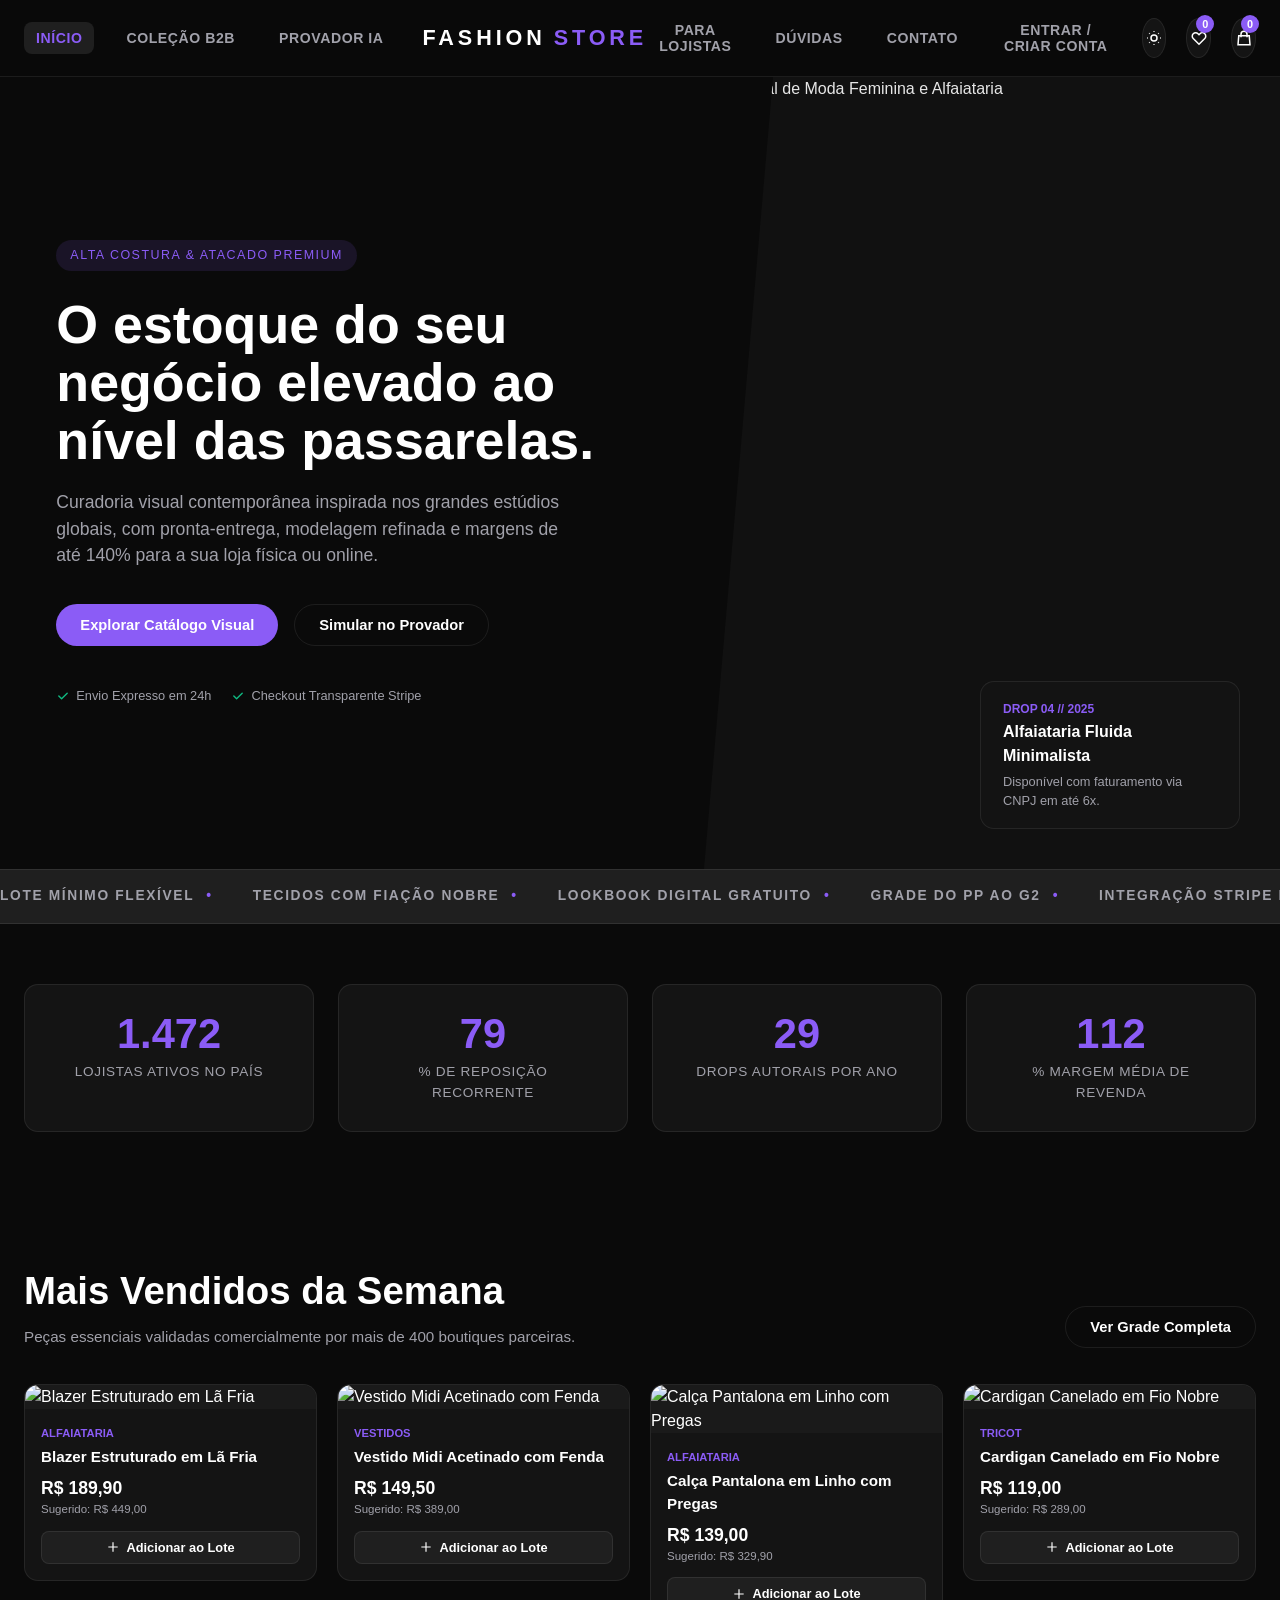
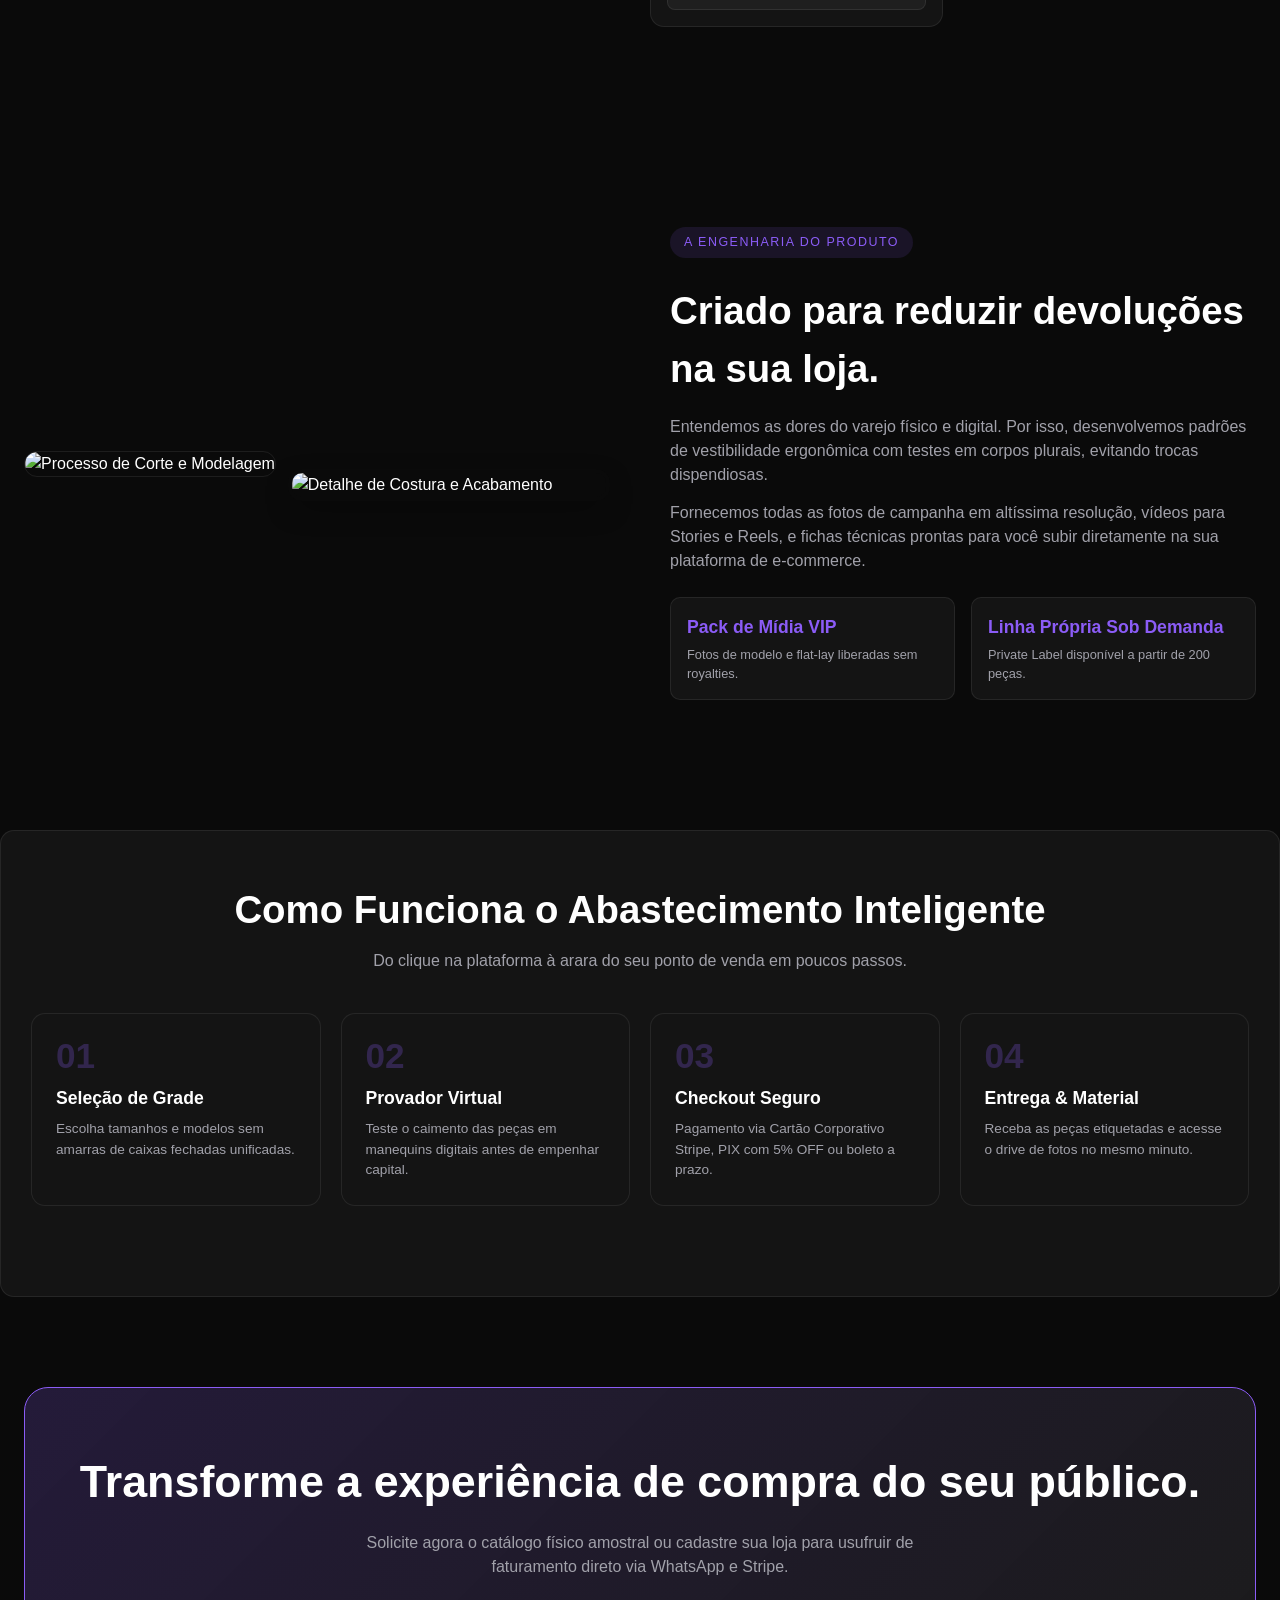
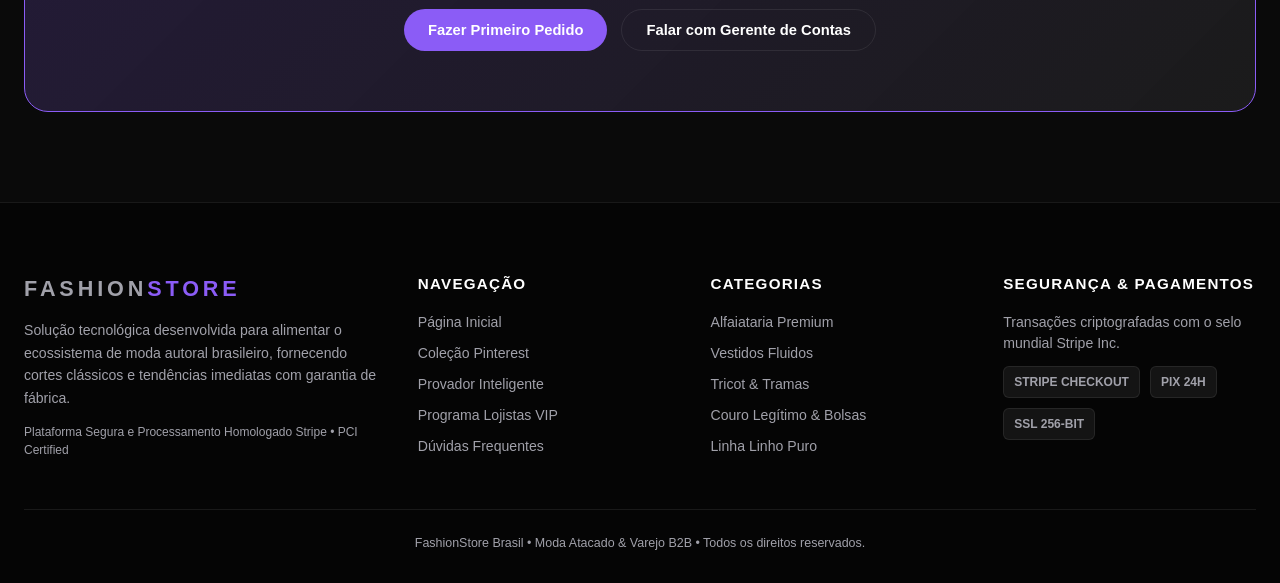
==== commit cc5142a6: "Add phone number validation during registration" ====
--- a/1LojaDeRoupa/index.html
+++ b/1LojaDeRoupa/index.html
@@ -1896,7 +1896,10 @@
         e.preventDefault();
         const name=$('#register-name').value.trim(), email=$('#register-email').value.trim().toLowerCase(), phone=$('#register-phone').value.trim(), password=$('#register-password').value;
         const users=readUsers();
+        const normalizedPhone = phone.replace(/\D/g, '');
+        const phoneAlreadyUsed = normalizedPhone && users.some(u => String(u.phone || '').replace(/\D/g, '') === normalizedPhone);
         if (email === ADMIN_EMAIL || users.some(u=>u.email===email)) { $('#register-message').textContent='Este e-mail já está cadastrado.'; return; }
+        if (phoneAlreadyUsed) { $('#register-message').textContent='Este telefone já está cadastrado.'; return; }
         users.push({id:'user-'+Date.now(),name,email,phone,password,role:'customer',createdAt:new Date().toLocaleDateString('pt-BR')});
         writeUsers(users); currentUser={name,email,role:'customer'}; refreshAccountUI(); $('#register-form').reset(); showToast('Conta criada com sucesso!');
       });
@@ -1967,4 +1970,4 @@
     });
   </script>
 </body>
-</html>+</html>
